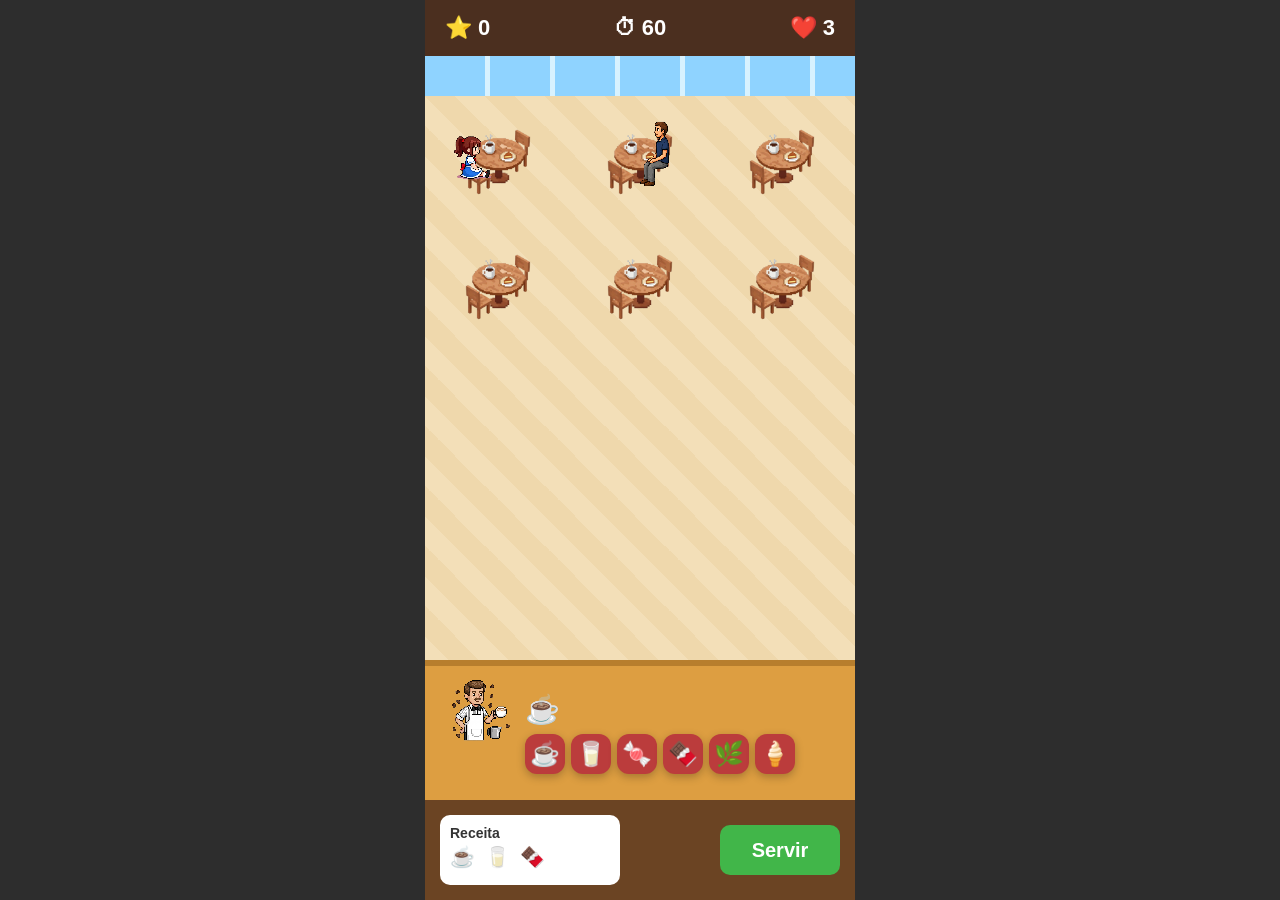
==== index.html @ 24aa97af "Initial commit" ====
<!DOCTYPE html>
<html lang="pt-BR">

<head>
    <meta charset="UTF-8">
    <meta name="viewport" content="width=device-width, initial-scale=1.0">
    <title>Barista Rush</title>

    <link rel="stylesheet" href="css/style.css">
</head>

<body>

    <div class="game">

        <!-- HUD -->
        <header class="hud">

            <div class="score">
                ⭐ 0
            </div>

            <div class="timer">
                ⏱ 60
            </div>

            <div class="life">
                ❤️ 3
            </div>

        </header>

       <!-- Cafeteria -->
        <main class="cafeteria">

            <!-- Janelas -->
            <div class="windows"></div>

            <!-- Salão -->
            <div class="floor">

                <div class="tables">

                    <!-- Mesa 1 -->
                    <div class="table">
                        <img src="img/furniture/mesa.png" class="table-asset" alt="Mesa">
                        <img src="img/characters/criança.png" class="customer pos-left" alt="Cliente">
                    </div>

                    <!-- Mesa 2 -->
                   <div class="table">

                   <img src="img/characters/homem.png"
                   class="customer pos-bottom">

                   <img src="img/furniture/mesa.png"
                     class="table-asset">

                     </div>
                    <!-- Mesa 3 -->
                    <div class="table">
                        <img src="img/furniture/mesa.png" class="table-asset" alt="Mesa">
                        <div class="customer"></div>
                    </div>

                    <!-- Mesa 4 -->
                    <div class="table">
                        <img src="img/furniture/mesa.png" class="table-asset" alt="Mesa">
                        <div class="customer"></div>
                    </div>

                    <!-- Mesa 5 -->
                    <div class="table">
                        <img src="img/furniture/mesa.png" class="table-asset" alt="Mesa">
                        <div class="customer"></div>
                    </div>

                    <!-- Mesa 6 -->
                    <div class="table">
                        <img src="img/furniture/mesa.png" class="table-asset" alt="Mesa">
                        <div class="customer"></div>
                    </div>

                </div>

            </div>

            <!-- Balcão -->
            <div class="counter">
                <!-- Barista -->
                <img src="img/characters/barista.png" alt="Barista" class="barista">

                <!-- Área de preparo -->
                <div class="workstation">
                    <div class="coffee-machine">☕</div>
                    <div class="ingredients">
                        <div class="ingredient">☕</div>
                        <div class="ingredient">🥛</div>
                        <div class="ingredient">🍬</div>
                        <div class="ingredient">🍫</div>
                        <div class="ingredient">🌿</div>
                        <div class="ingredient">🍦</div>
                    </div>
                </div>
            </div>

        </main>
        </main>

        <!-- Rodapé -->
        <footer class="bottom">

            <div class="recipe">

                <h3>Receita</h3>

                <div class="recipe-items">
                    <span>☕</span>
                    <span>🥛</span>
                    <span>🍫</span>
                </div>

            </div>

            <button class="serve">
                Servir
            </button>

        </footer>

    </div>

    <script src="js/script.js"></script>

</body>

</html>
---- css/style.css ----
*{
    margin:0;
    padding:0;
    box-sizing:border-box;
}

body{
    background:#2d2d2d;
    font-family:Arial, Helvetica, sans-serif;
}

/* ===========================
   JOGO
=========================== */

.game{
    width:100%;
    max-width:430px;
    min-height:100vh;
    margin:auto;
    background:#f3deb5;
    display:flex;
    flex-direction:column;
    overflow: hidden;
}

/* ===========================
   HUD
=========================== */

.hud{
    display:flex;
    justify-content:space-between;
    align-items:center;
    background:#4b2f1f;
    color:#fff;
    padding:15px 20px;
    font-size:22px;
    font-weight:bold;
    z-index: 10;
}

/* ===========================
   CAFETERIA
=========================== */

.cafeteria{
    flex:1;
    display:flex;
    flex-direction:column;
}

/* ===========================
   JANELAS
=========================== */

.windows{
    height: 40px;
    background:
    repeating-linear-gradient(
        to right,
        #8fd3ff 0px,
        #8fd3ff 60px,
        #d8f2ff 60px,
        #d8f2ff 65px
    );
}

/* ===========================
   SALÃO
=========================== */

.floor{
    flex:1;
    padding: 20px 10px;
    background: linear-gradient(
        45deg,
        #efd8ac 25%,
        #f3dfb8 25%,
        #f3dfb8 50%,
        #efd8ac 50%,
        #efd8ac 75%,
        #f3dfb8 75%
    );
    background-size:60px 60px;
}

.tables{
    display:grid;
    grid-template-columns:repeat(3, 1fr);
    gap: 35px 15px;
    justify-items:center;
}

/* Container de cada Mesa */
.table{
    position: relative;
    width: 90px;
    height: 90px;
    overflow: hidden;
}

.table-asset{
    position:absolute;
    width:80px;

    left:50%;
    top:50%;

    transform:translate(-50%,-50%);
    z-index:2;
}
/* ===========================
   CLIENTES
=========================== */

.customer{
    position:absolute;
    width: 50px;
    height: auto;
    image-rendering:pixelated;
    display: flex;
    justify-content: center;
    align-items: center;
    font-size: 40px; /* Caso use emojis */
}

.customer.pos-left {
    left: -6px;
    top: 46%;
    transform: translateY(-50%);
    z-index: 3;
}
.customer.right{
    right: -25px;
    top: 50%;
    transform: translateY(-50%);
    z-index: 3;
}

.customer.top{
    top: -25px;
    left: 50%;
    transform: translateX(-50%);
    z-index: 1; /* Atrás da mesa */
}

.customer.pos-bottom{
    z-index:3;
}

.customer.pos-bottom{
    position:absolute;

    width:45px;

    left:65%;
    top:5px;

    transform:translateX(-41%);
}

/* ===========================
   BALCÃO
=========================== */

.counter{
    background:#dd9e41;
    display:flex;
    align-items:center;
    gap:10px;
    padding:15px;
    height:140px;
    border-top:6px solid #b77e2d;
}

/* ===========================
   BARISTA
=========================== */

.barista{
    width:75px;
    position:relative;
    top:-25px;
    height:auto;
    image-rendering:pixelated;
    flex-shrink:0;
    z-index: 4;
}

/* ===========================
   ESTAÇÃO DE PREPARO
=========================== */

.workstation{
    display:flex;
    flex-direction:column;
    gap:8px;
    width:100%;
}

.coffee-machine{
    font-size:28px;
}

.ingredients{
    display:flex;
    gap:6px;
    flex-wrap:nowrap;
}

.ingredient{
    width:40px;
    height:40px;
    background:#bb3c3c;
    border-radius:12px;
    display:flex;
    justify-content:center;
    align-items:center;
    font-size:24px;
    box-shadow:0 3px 8px rgba(0,0,0,.25);
}

/* ===========================
   RODAPÉ
=========================== */

.bottom{
    background:#6b4423;
    padding:15px;
    display:flex;
    justify-content:space-between;
    align-items:center;
}

.recipe{
    background:#fff;
    color:#333;
    padding:10px;
    border-radius:10px;
    width:180px;
    height:70px;
}

.recipe h3{
    font-size:14px;
    margin-bottom:4px;
}

.recipe-items{
    display:flex;
    gap:10px;
    font-size:20px;
}

.serve{
    width:120px;
    height:50px;
    border:none;
    border-radius:10px;
    background:#41b649;
    color:#fff;
    font-size:20px;
    font-weight:bold;
    cursor:pointer;
    transition:.2s;
}

.serve:hover{
    background:#35963c;
}

/* ===========================
   RESPONSIVIDADE (Telas Pequenas)
=========================== */

@media (max-width:430px){
    .tables{
        grid-template-columns:repeat(2,1fr);
        gap: 25px 10px;
    }

    .counter{
        height: auto;
        flex-direction: row;
        padding: 10px;
    }

    .barista{
        width: 60px;
        top: -15px;
    }

    .ingredient{
        width: 35px;
        height: 35px;
        font-size: 20px;
    }
}
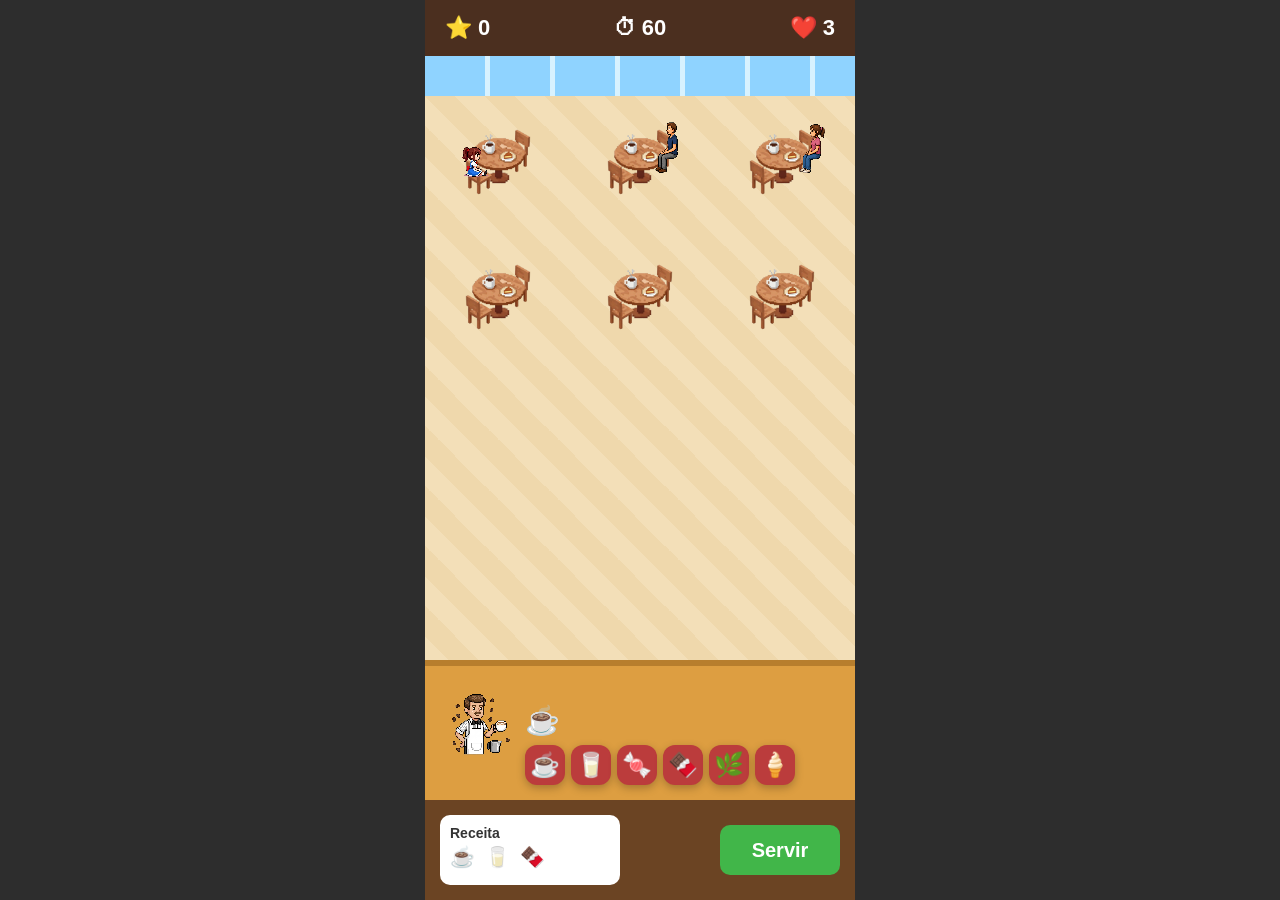
==== commit dc48dd29: "Atualiza assets e interface do jogo" ====
--- a/index.html
+++ b/index.html
@@ -39,46 +39,53 @@
             <!-- Salão -->
             <div class="floor">
 
+                <div class="arrival-guest" aria-hidden="true">
+                    <img src="img/characters/homemempe.png" alt="Cliente chegando">
+                </div>
+
                 <div class="tables">
 
                     <!-- Mesa 1 -->
                     <div class="table">
                         <img src="img/furniture/mesa.png" class="table-asset" alt="Mesa">
-                        <img src="img/characters/criança.png" class="customer pos-left" alt="Cliente">
+                        <div class="chair chair-left">
+                            <img src="img/characters/criança.png" class="customer" alt="Cliente">
+                        </div>
                     </div>
 
                     <!-- Mesa 2 -->
-                   <div class="table">
-
-                   <img src="img/characters/homem.png"
-                   class="customer pos-bottom">
-
-                   <img src="img/furniture/mesa.png"
-                     class="table-asset">
-
-                     </div>
-                    <!-- Mesa 3 -->
                     <div class="table">
                         <img src="img/furniture/mesa.png" class="table-asset" alt="Mesa">
-                        <div class="customer"></div>
+                        <div class="chair chair-bottom">
+                            <img src="img/characters/homem.png" class="customer" alt="Cliente">
+                        </div>
+                    </div>
+
+                    <!-- Mesa 3 -->
+                    <div class="table table-3">
+                        <img src="img/furniture/mesa.png" class="table-asset" alt="Mesa">
+                        <div class="chair chair-right">
+                            <img src="img/characters/mulher.png" class="customer" alt="Cliente">
+                        </div>
                     </div>
 
                     <!-- Mesa 4 -->
                     <div class="table">
                         <img src="img/furniture/mesa.png" class="table-asset" alt="Mesa">
-                        <div class="customer"></div>
+                        <div class="chair chair-left"></div>
                     </div>
 
                     <!-- Mesa 5 -->
                     <div class="table">
                         <img src="img/furniture/mesa.png" class="table-asset" alt="Mesa">
-                        <div class="customer"></div>
+                        <div class="chair chair-bottom"></div>
                     </div>
 
                     <!-- Mesa 6 -->
                     <div class="table">
                         <img src="img/furniture/mesa.png" class="table-asset" alt="Mesa">
-                        <div class="customer"></div>
+                        <div class="chair chair-right">
+                        </div>
                     </div>
 
                 </div>
@@ -89,7 +96,7 @@
             <div class="counter">
                 <!-- Barista -->
                 <img src="img/characters/barista.png" alt="Barista" class="barista">
-
+                <img src="img/characters/criançaempe.png" alt="Cliente pegando café" class="customer-pickup">
                 <!-- Área de preparo -->
                 <div class="workstation">
                     <div class="coffee-machine">☕</div>
--- a/css/style.css
+++ b/css/style.css
@@ -1,26 +1,26 @@
-*{
-    margin:0;
-    padding:0;
-    box-sizing:border-box;
-}
-
-body{
-    background:#2d2d2d;
-    font-family:Arial, Helvetica, sans-serif;
+* {
+    margin: 0;
+    padding: 0;
+    box-sizing: border-box;
+}
+
+body {
+    background: #2d2d2d;
+    font-family: Arial, Helvetica, sans-serif;
 }
 
 /* ===========================
    JOGO
 =========================== */
 
-.game{
-    width:100%;
-    max-width:430px;
-    min-height:100vh;
-    margin:auto;
-    background:#f3deb5;
-    display:flex;
-    flex-direction:column;
+.game {
+    width: 100%;
+    max-width: 430px;
+    min-height: 100vh;
+    margin: auto;
+    background: #f3deb5;
+    display: flex;
+    flex-direction: column;
     overflow: hidden;
 }
 
@@ -28,15 +28,15 @@
    HUD
 =========================== */
 
-.hud{
-    display:flex;
-    justify-content:space-between;
-    align-items:center;
-    background:#4b2f1f;
-    color:#fff;
-    padding:15px 20px;
-    font-size:22px;
-    font-weight:bold;
+.hud {
+    display: flex;
+    justify-content: space-between;
+    align-items: center;
+    background: #4b2f1f;
+    color: #fff;
+    padding: 15px 20px;
+    font-size: 22px;
+    font-weight: bold;
     z-index: 10;
 }
 
@@ -44,20 +44,19 @@
    CAFETERIA
 =========================== */
 
-.cafeteria{
-    flex:1;
-    display:flex;
-    flex-direction:column;
+.cafeteria {
+    flex: 1;
+    display: flex;
+    flex-direction: column;
 }
 
 /* ===========================
    JANELAS
 =========================== */
 
-.windows{
+.windows {
     height: 40px;
-    background:
-    repeating-linear-gradient(
+    background: repeating-linear-gradient(
         to right,
         #8fd3ff 0px,
         #8fd3ff 60px,
@@ -69,10 +68,15 @@
 /* ===========================
    SALÃO
 =========================== */
-
-.floor{
-    flex:1;
+/* ===========================
+   SALÃO
+=========================== */
+
+.floor {
+    flex: 1;
     padding: 20px 10px;
+    position: relative;
+    overflow: hidden;
     background: linear-gradient(
         45deg,
         #efd8ac 25%,
@@ -82,218 +86,289 @@
         #efd8ac 75%,
         #f3dfb8 75%
     );
-    background-size:60px 60px;
-}
-
-.tables{
-    display:grid;
-    grid-template-columns:repeat(3, 1fr);
-    gap: 35px 15px;
-    justify-items:center;
+    background-size: 60px 60px;
+}
+
+.arrival-guest {
+    position: absolute;
+    left: -70px;
+    bottom: 24px;
+    width: 56px;
+    z-index: 5;
+    opacity: 0;
+    pointer-events: none;
+    will-change: transform, opacity;
+}
+
+.arrival-guest img {
+    width: 100%;
+    height: auto;
+    display: block;
+    image-rendering: pixelated;
+}
+
+.arrival-guest.is-active {
+    animation: arrival-walk 2.8s ease-in-out forwards;
+}
+
+.arrival-guest.is-seated {
+    opacity: 1;
+    animation: none;
+    transform: none;
+    width: 35px;
+    z-index: 4;
+}
+
+@keyframes arrival-walk {
+    0% {
+        opacity: 0;
+        transform: translateX(0);
+    }
+    12% {
+        opacity: 1;
+    }
+    100% {
+        opacity: 1;
+        transform: translateX(190px);
+    }
+}
+
+.tables {
+    display: grid;
+    grid-template-columns: repeat(3, 1fr);
+    gap: 45px 15px; /* Espaço para as cabeças e pés não cortarem */
+    justify-items: center;
 }
 
 /* Container de cada Mesa */
-.table{
+.table {
     position: relative;
     width: 90px;
     height: 90px;
-    overflow: hidden;
-}
-
-.table-asset{
-    position:absolute;
-    width:80px;
-
-    left:50%;
-    top:50%;
-
-    transform:translate(-50%,-50%);
-    z-index:2;
-}
-/* ===========================
-   CLIENTES
-=========================== */
-
-.customer{
-    position:absolute;
-    width: 50px;
+    overflow: visible;
+}
+
+.table-asset {
+    position: absolute;
+    width: 80px;
+    left: 50%;
+    top: 50%;
+    transform: translate(-50%, -50%);
+    z-index: 2; /* Fica no meio entre os clientes da frente e de trás */
+}
+
+/* Configuração base comum para todos os clientes */
+.table img.customer {
+    width: 35px;
     height: auto;
-    image-rendering:pixelated;
+    display: block;
+    image-rendering: pixelated;
+    position: absolute;
+}
+
+/* ==========================================================
+   ALINHAMENTO ESPECÍFICO DOS PERSONAGENS (POR MESA)
+========================================================== */
+
+/* ==========================================================
+   ALINHAMENTO ESPECÍFICO DOS PERSONAGENS (POR MESA) - FINAL
+========================================================== */
+
+/* MESA 1 (Esquerda) - Menina de azul na cadeira da frente */
+.table:nth-child(1) img.customer {
+    left: 4px;   /* Aumentado (ex: de -6px para 4px) para movê-la para a direita, colando no encosto */
+    top: 28px;   /* Diminuído (ex: de 32px para 14px) para subi-la até o assento de madeira */
+    z-index: 3;  /* Mantém à frente da mesa */
+}
+
+/* MESA 2 (Meio) - Homem de azul na cadeira da frente */
+.table:nth-child(2) img.customer {
+    right: -1px; /* Mudado de left para right */
+    top: 6px;    /* Sobe o boneco para o assento de trás */
+    z-index: 4;   /* Fica atrás da mesa para dar profundidade */
+}
+/* MESA 3 (Direita) - Menina de rosa na cadeira de trás */
+/* Mantida a posição que já deu certo! */
+.table:nth-child(3) img.customer {
+    right: -1px;
+    top: 6px;   
+    z-index: 4;  /* Mantém atrás da mesa para dar profundidade */
+}
+/* ===========================
+   BALCÃO
+=========================== */
+
+.counter {
+    background: #dd9e41;
+    display: flex;
+    align-items: center;
+    gap: 10px;
+    padding: 15px;
+    height: 140px;
+    border-top: 6px solid #b77e2d;
+}
+
+/* ===========================
+   BARISTA
+=========================== */
+
+.counter {
+    background: #dd9e41;
+    display: flex;
+    align-items: flex-end;
+    gap: 10px;
+    padding: 15px;
+    height: 140px;
+    border-top: 6px solid #b77e2d;
+    position: relative;
+    overflow: visible;
+}
+
+.barista {
+    width: 75px;
+    position: relative;
+    top: -25px;
+    height: auto;
+    image-rendering: pixelated;
+    flex-shrink: 0;
+    z-index: 7;
+}
+
+.workstation {
+    display: flex;
+    flex-direction: column;
+    gap: 8px;
+    width: 100%;
+    position: relative;
+    z-index: 6;
+}
+
+.customer-pickup {
+    position: absolute;
+    left: 100px;
+    top: -64px;
+    width: 60px;
+    height: auto;
+    image-rendering: pixelated;
+    opacity: 0;
+    transform: translateY(8px) scale(0.95);
+    transition: all .25s ease;
+    pointer-events: none;
+    z-index: 2;
+}
+
+.customer-pickup.active {
+    opacity: 1;
+    transform: translateY(0) scale(1);
+}
+
+/* ===========================
+   ESTAÇÃO DE PREPARO
+=========================== */
+
+.workstation {
+    display: flex;
+    flex-direction: column;
+    gap: 8px;
+    width: 100%;
+}
+
+.coffee-machine {
+    font-size: 28px;
+}
+
+.ingredients {
+    display: flex;
+    gap: 6px;
+    flex-wrap: nowrap;
+}
+
+.ingredient {
+    width: 40px;
+    height: 40px;
+    background: #bb3c3c;
+    border-radius: 12px;
     display: flex;
     justify-content: center;
     align-items: center;
-    font-size: 40px; /* Caso use emojis */
-}
-
-.customer.pos-left {
-    left: -6px;
-    top: 46%;
-    transform: translateY(-50%);
-    z-index: 3;
-}
-.customer.right{
-    right: -25px;
-    top: 50%;
-    transform: translateY(-50%);
-    z-index: 3;
-}
-
-.customer.top{
-    top: -25px;
-    left: 50%;
-    transform: translateX(-50%);
-    z-index: 1; /* Atrás da mesa */
-}
-
-.customer.pos-bottom{
-    z-index:3;
-}
-
-.customer.pos-bottom{
-    position:absolute;
-
-    width:45px;
-
-    left:65%;
-    top:5px;
-
-    transform:translateX(-41%);
-}
-
-/* ===========================
-   BALCÃO
-=========================== */
-
-.counter{
-    background:#dd9e41;
-    display:flex;
-    align-items:center;
-    gap:10px;
-    padding:15px;
-    height:140px;
-    border-top:6px solid #b77e2d;
-}
-
-/* ===========================
-   BARISTA
-=========================== */
-
-.barista{
-    width:75px;
-    position:relative;
-    top:-25px;
-    height:auto;
-    image-rendering:pixelated;
-    flex-shrink:0;
-    z-index: 4;
-}
-
-/* ===========================
-   ESTAÇÃO DE PREPARO
-=========================== */
-
-.workstation{
-    display:flex;
-    flex-direction:column;
-    gap:8px;
-    width:100%;
-}
-
-.coffee-machine{
-    font-size:28px;
-}
-
-.ingredients{
-    display:flex;
-    gap:6px;
-    flex-wrap:nowrap;
-}
-
-.ingredient{
-    width:40px;
-    height:40px;
-    background:#bb3c3c;
-    border-radius:12px;
-    display:flex;
-    justify-content:center;
-    align-items:center;
-    font-size:24px;
-    box-shadow:0 3px 8px rgba(0,0,0,.25);
+    font-size: 24px;
+    box-shadow: 0 3px 8px rgba(0, 0, 0, .25);
 }
 
 /* ===========================
    RODAPÉ
 =========================== */
 
-.bottom{
-    background:#6b4423;
-    padding:15px;
-    display:flex;
-    justify-content:space-between;
-    align-items:center;
-}
-
-.recipe{
-    background:#fff;
-    color:#333;
-    padding:10px;
-    border-radius:10px;
-    width:180px;
-    height:70px;
-}
-
-.recipe h3{
-    font-size:14px;
-    margin-bottom:4px;
-}
-
-.recipe-items{
-    display:flex;
-    gap:10px;
-    font-size:20px;
-}
-
-.serve{
-    width:120px;
-    height:50px;
-    border:none;
-    border-radius:10px;
-    background:#41b649;
-    color:#fff;
-    font-size:20px;
-    font-weight:bold;
-    cursor:pointer;
-    transition:.2s;
-}
-
-.serve:hover{
-    background:#35963c;
+.bottom {
+    background: #6b4423;
+    padding: 15px;
+    display: flex;
+    justify-content: space-between;
+    align-items: center;
+}
+
+.recipe {
+    background: #fff;
+    color: #333;
+    padding: 10px;
+    border-radius: 10px;
+    width: 180px;
+    height: 70px;
+}
+
+.recipe h3 {
+    font-size: 14px;
+    margin-bottom: 4px;
+}
+
+.recipe-items {
+    display: flex;
+    gap: 10px;
+    font-size: 20px;
+}
+
+.serve {
+    width: 120px;
+    height: 50px;
+    border: none;
+    border-radius: 10px;
+    background: #41b649;
+    color: #fff;
+    font-size: 20px;
+    font-weight: bold;
+    cursor: pointer;
+    transition: .2s;
+}
+
+.serve:hover {
+    background: #35963c;
 }
 
 /* ===========================
    RESPONSIVIDADE (Telas Pequenas)
 =========================== */
 
-@media (max-width:430px){
-    .tables{
-        grid-template-columns:repeat(2,1fr);
+@media (max-width: 430px) {
+    .tables {
+        grid-template-columns: repeat(2, 1fr);
         gap: 25px 10px;
     }
 
-    .counter{
+    .counter {
         height: auto;
         flex-direction: row;
         padding: 10px;
     }
 
-    .barista{
+    .barista {
         width: 60px;
         top: -15px;
     }
 
-    .ingredient{
+    .ingredient {
         width: 35px;
         height: 35px;
         font-size: 20px;
     }
+
 }
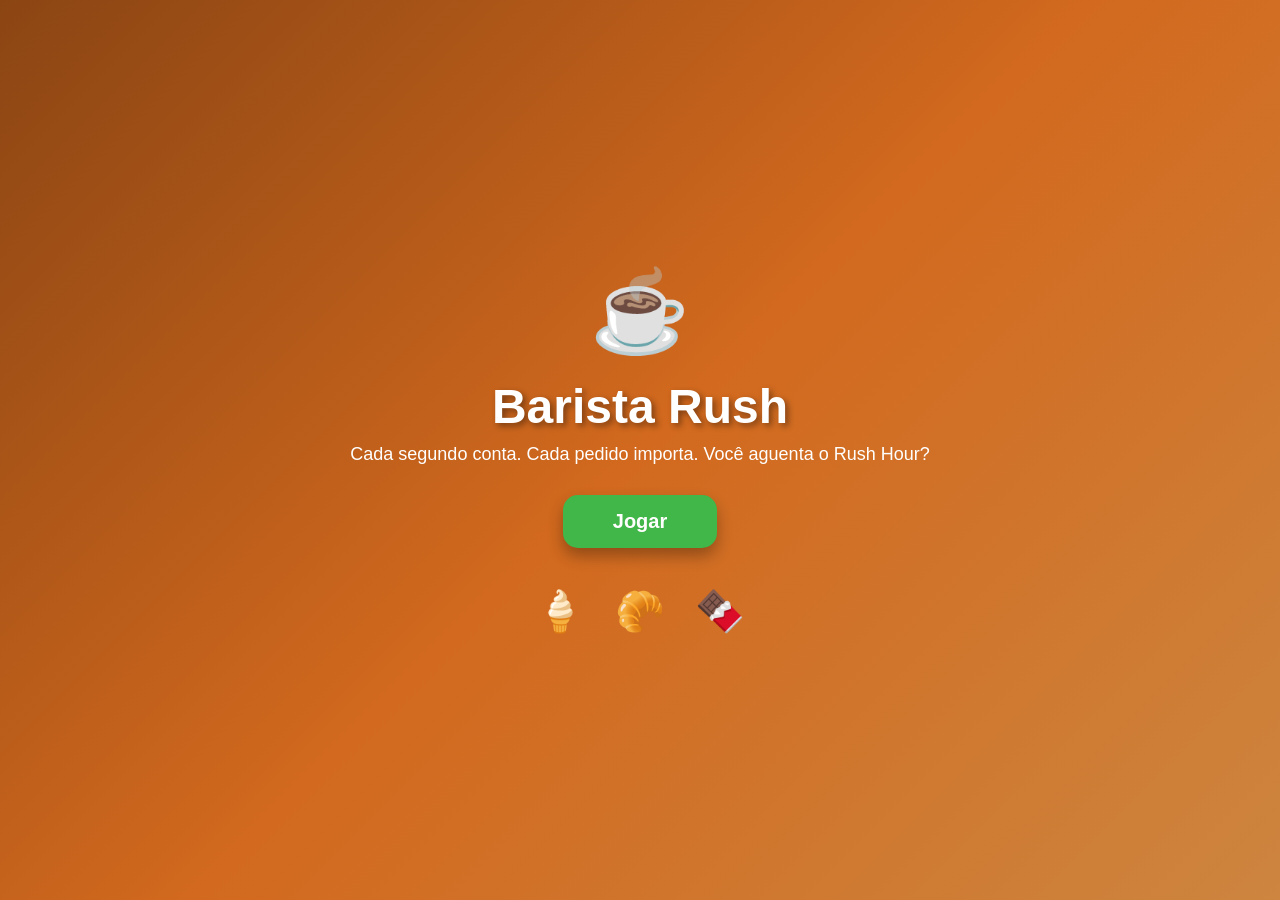
==== commit 46d1c7d8: "Adicionar tela de abertura (splash screen) com animações" ====
--- a/index.html
+++ b/index.html
@@ -10,6 +10,21 @@
 </head>
 
 <body>
+
+    <!-- TELA DE ABERTURA -->
+    <div class="splash-screen active">
+        <div class="splash-content">
+            <div class="splash-icon">☕</div>
+            <h1 class="splash-title">Barista Rush</h1>
+            <p class="splash-subtitle">Cada segundo conta. Cada pedido importa. Você aguenta o Rush Hour?</p>
+            <button class="splash-button" id="startBtn"> Jogar</button>
+            <div class="splash-decorations">
+                <span class="decoration">🍦</span>
+                <span class="decoration">🥐</span>
+                <span class="decoration">🍫</span>
+            </div>
+        </div>
+    </div>
 
     <div class="game">
 
@@ -72,7 +87,9 @@
                     <!-- Mesa 4 -->
                     <div class="table">
                         <img src="img/furniture/mesa.png" class="table-asset" alt="Mesa">
-                        <div class="chair chair-left"></div>
+                        <div class="chair chair-left">
+                            <img src="img/characters/idoso.png" class="customer" alt="Cliente">
+                        </div>
                     </div>
 
                     <!-- Mesa 5 -->
--- a/css/style.css
+++ b/css/style.css
@@ -7,6 +7,175 @@
 body {
     background: #2d2d2d;
     font-family: Arial, Helvetica, sans-serif;
+}
+
+/* ===========================
+   TELA DE ABERTURA (SPLASH)
+=========================== */
+
+.splash-screen {
+    position: fixed;
+    top: 0;
+    left: 0;
+    width: 100%;
+    height: 100%;
+    background: linear-gradient(135deg, #8B4513 0%, #D2691E 50%, #CD853F 100%);
+    display: flex;
+    justify-content: center;
+    align-items: center;
+    z-index: 9999;
+    opacity: 1;
+    visibility: visible;
+    transition: opacity 0.5s ease, visibility 0.5s ease;
+}
+
+.splash-screen.hidden {
+    opacity: 0;
+    visibility: hidden;
+}
+
+.splash-content {
+    text-align: center;
+    color: white;
+    animation: fadeInDown 0.8s ease-out;
+}
+
+.splash-icon {
+    font-size: 80px;
+    margin-bottom: 20px;
+    animation: bounce 2s infinite;
+}
+
+.splash-title {
+    font-size: 48px;
+    font-weight: bold;
+    margin-bottom: 10px;
+    text-shadow: 3px 3px 6px rgba(0, 0, 0, 0.4);
+    animation: slideInLeft 0.6s ease-out 0.2s both;
+}
+
+.splash-subtitle {
+    font-size: 18px;
+    margin-bottom: 30px;
+    opacity: 0.95;
+    animation: slideInRight 0.6s ease-out 0.4s both;
+}
+
+.splash-button {
+    background: #41b649;
+    color: white;
+    border: none;
+    padding: 15px 50px;
+    font-size: 20px;
+    font-weight: bold;
+    border-radius: 15px;
+    cursor: pointer;
+    transition: all 0.3s ease;
+    box-shadow: 0 8px 15px rgba(0, 0, 0, 0.3);
+    animation: slideUp 0.6s ease-out 0.6s both;
+}
+
+.splash-button:hover {
+    background: #35963c;
+    transform: translateY(-3px);
+    box-shadow: 0 12px 20px rgba(0, 0, 0, 0.4);
+}
+
+.splash-button:active {
+    transform: translateY(-1px);
+}
+
+.splash-decorations {
+    margin-top: 40px;
+    display: flex;
+    justify-content: center;
+    gap: 30px;
+    font-size: 40px;
+    animation: fadeIn 1s ease-out 0.8s both;
+}
+
+.decoration {
+    animation: float 3s ease-in-out infinite;
+}
+
+.decoration:nth-child(2) {
+    animation: float 3s ease-in-out 0.5s infinite;
+}
+
+.decoration:nth-child(3) {
+    animation: float 3s ease-in-out 1s infinite;
+}
+
+/* Animações da Splash Screen */
+@keyframes fadeInDown {
+    from {
+        opacity: 0;
+        transform: translateY(-30px);
+    }
+    to {
+        opacity: 1;
+        transform: translateY(0);
+    }
+}
+
+@keyframes slideInLeft {
+    from {
+        opacity: 0;
+        transform: translateX(-50px);
+    }
+    to {
+        opacity: 1;
+        transform: translateX(0);
+    }
+}
+
+@keyframes slideInRight {
+    from {
+        opacity: 0;
+        transform: translateX(50px);
+    }
+    to {
+        opacity: 1;
+        transform: translateX(0);
+    }
+}
+
+@keyframes slideUp {
+    from {
+        opacity: 0;
+        transform: translateY(30px);
+    }
+    to {
+        opacity: 1;
+        transform: translateY(0);
+    }
+}
+
+@keyframes bounce {
+    0%, 100% {
+        transform: translateY(0);
+    }
+    50% {
+        transform: translateY(-20px);
+    }
+}
+
+@keyframes float {
+    0%, 100% {
+        transform: translateY(0px);
+    }
+    50% {
+        transform: translateY(-15px);
+    }
+}
+
+@keyframes fadeIn {
+    from {
+        opacity: 0;
+    }
+    to {
+        opacity: 1;
+    }
 }
 
 /* ===========================
@@ -77,16 +246,11 @@
     padding: 20px 10px;
     position: relative;
     overflow: hidden;
-    background: linear-gradient(
-        45deg,
-        #efd8ac 25%,
-        #f3dfb8 25%,
-        #f3dfb8 50%,
-        #efd8ac 50%,
-        #efd8ac 75%,
-        #f3dfb8 75%
-    );
-    background-size: 60px 60px;
+    background-color: #d8a85e;
+    background-image: url("../img/characters/piso.png");
+    background-repeat: repeat;
+    background-position: top left;
+    background-size: 80px 80px;
 }
 
 .arrival-guest {
@@ -129,7 +293,7 @@
     }
     100% {
         opacity: 1;
-        transform: translateX(190px);
+        transform: translateX(240px);
     }
 }
 
@@ -193,7 +357,17 @@
     right: -1px;
     top: 6px;   
     z-index: 4;  /* Mantém atrás da mesa para dar profundidade */
-}
+
+}
+/* MESA 4 (idoso) */
+.table:nth-child(4) img.customer {
+    right: -1px;
+    top: 6px;   
+    z-index: 4;  /* Mantém atrás da mesa para dar profundidade */
+}
+
+
+
 /* ===========================
    BALCÃO
 =========================== */
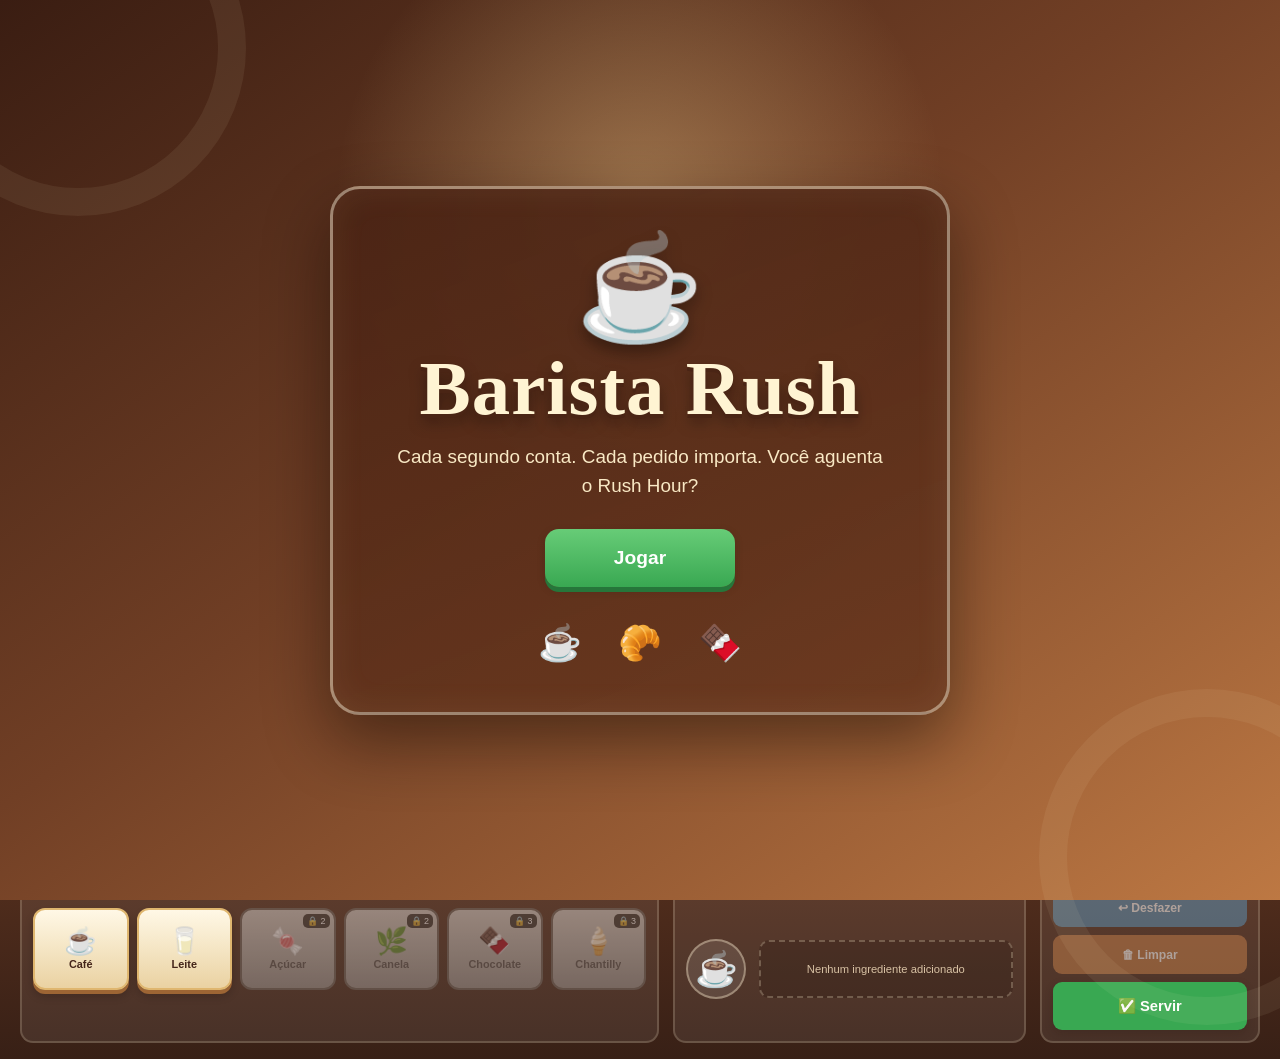
==== commit 898a3f8f: "Integrando Back-end" ====
--- a/index.html
+++ b/index.html
@@ -3,158 +3,1411 @@
 
 <head>
     <meta charset="UTF-8">
-    <meta name="viewport" content="width=device-width, initial-scale=1.0">
+
+    <meta
+        name="viewport"
+        content="width=device-width, initial-scale=1.0"
+    >
+
+    <meta
+        name="description"
+        content="Barista Rush, um jogo de gerenciamento de cafeteria."
+    >
+
     <title>Barista Rush</title>
 
     <link rel="stylesheet" href="css/style.css">
+
+    <script src="js/script.js" defer></script>
 </head>
 
 <body>
 
-    <!-- TELA DE ABERTURA -->
-    <div class="splash-screen active">
-        <div class="splash-content">
-            <div class="splash-icon">☕</div>
-            <h1 class="splash-title">Barista Rush</h1>
-            <p class="splash-subtitle">Cada segundo conta. Cada pedido importa. Você aguenta o Rush Hour?</p>
-            <button class="splash-button" id="startBtn"> Jogar</button>
-            <div class="splash-decorations">
-                <span class="decoration">🍦</span>
-                <span class="decoration">🥐</span>
-                <span class="decoration">🍫</span>
-            </div>
+    <!-- =====================================================
+         TELA DE ABERTURA
+    ====================================================== -->
+    <section
+        class="splash-screen"
+        id="splashScreen"
+        aria-labelledby="splashTitle"
+    >
+        <div class="splash-card">
+
+            <div class="splash-icon" aria-hidden="true">
+                ☕
+            </div>
+
+            <h1 id="splashTitle">
+                Barista Rush
+            </h1>
+
+            <p class="splash-subtitle">
+                Cada segundo conta. Cada pedido importa.
+                Você aguenta o Rush Hour?
+            </p>
+
+            <button
+                class="primary-button splash-button"
+                id="startBtn"
+                type="button"
+            >
+                Jogar
+            </button>
+
+            <div
+                class="splash-decorations"
+                aria-hidden="true"
+            >
+                <span>☕</span>
+                <span>🥐</span>
+                <span>🍫</span>
+            </div>
+
         </div>
+    </section>
+
+
+    <!-- =====================================================
+         APLICAÇÃO PRINCIPAL
+    ====================================================== -->
+    <div class="game-app" id="gameApp">
+
+        <!-- =================================================
+             HUD
+        ================================================== -->
+        <header class="hud">
+
+            <div class="hud-group hud-progress">
+
+                <div class="hud-item">
+                    <span class="hud-label">Dia</span>
+
+                    <strong id="dayValue">
+                        1
+                    </strong>
+                </div>
+
+                <div class="hud-item">
+                    <span class="hud-label">Nível</span>
+
+                    <strong id="levelValue">
+                        1
+                    </strong>
+                </div>
+
+                <div class="hud-item hud-item-score">
+                    <span class="hud-label">Pontos</span>
+
+                    <strong id="scoreValue">
+                        0
+                    </strong>
+                </div>
+
+                <div class="hud-item hud-item-coins">
+                    <span class="hud-label">Moedas</span>
+
+                    <strong>
+                        🪙
+                        <span id="coinsValue">0</span>
+                    </strong>
+                </div>
+
+            </div>
+
+
+            <div class="hud-satisfaction">
+
+                <div class="satisfaction-header">
+
+                    <span class="hud-label">
+                        Satisfação
+                    </span>
+
+                    <strong id="satisfactionValue">
+                        100%
+                    </strong>
+
+                </div>
+
+                <div
+                    class="satisfaction-track"
+                    role="progressbar"
+                    aria-label="Satisfação da cafeteria"
+                    aria-valuemin="0"
+                    aria-valuemax="100"
+                    aria-valuenow="100"
+                    id="satisfactionTrack"
+                >
+                    <div
+                        class="satisfaction-fill"
+                        id="satisfactionFill"
+                    ></div>
+                </div>
+
+            </div>
+
+
+            <div class="hud-actions">
+
+                <div class="day-timer">
+                    <span aria-hidden="true">⏱</span>
+
+                    <strong id="dayTimerValue">
+                        02:00
+                    </strong>
+                </div>
+
+                <button
+                    class="hud-button"
+                    id="shopBtn"
+                    type="button"
+                    aria-label="Abrir loja"
+                >
+                    🛒 Loja
+                </button>
+
+                <button
+                    class="hud-button"
+                    id="pauseBtn"
+                    type="button"
+                    aria-label="Pausar jogo"
+                >
+                    ⏸ Pausar
+                </button>
+
+            </div>
+
+        </header>
+
+
+        <!-- =================================================
+             CONTEÚDO PRINCIPAL
+        ================================================== -->
+        <main class="game-main">
+
+            <!-- =============================================
+                 PAINEL DA FILA
+            ============================================== -->
+            <aside
+                class="queue-panel"
+                aria-labelledby="queueTitle"
+            >
+                <div class="panel-title">
+
+                    <div>
+                        <span class="panel-icon" aria-hidden="true">
+                            🚶
+                        </span>
+
+                        <h2 id="queueTitle">
+                            Fila
+                        </h2>
+                    </div>
+
+                    <span
+                        class="queue-counter"
+                        id="queueCounter"
+                    >
+                        0/3
+                    </span>
+
+                </div>
+
+                <p class="queue-description">
+                    Clientes esperando por uma mesa.
+                </p>
+
+                <div
+                    class="queue-list"
+                    id="queueList"
+                >
+
+                    <div
+                        class="queue-slot"
+                        data-queue-position="0"
+                    >
+                        <span class="queue-empty">
+                            Vazio
+                        </span>
+                    </div>
+
+                    <div
+                        class="queue-slot"
+                        data-queue-position="1"
+                    >
+                        <span class="queue-empty">
+                            Vazio
+                        </span>
+                    </div>
+
+                    <div
+                        class="queue-slot"
+                        data-queue-position="2"
+                    >
+                        <span class="queue-empty">
+                            Vazio
+                        </span>
+                    </div>
+
+                </div>
+
+                <div class="queue-warning" id="queueWarning">
+                    A fila está tranquila.
+                </div>
+
+            </aside>
+
+
+            <!-- =============================================
+                 CAFETERIA
+            ============================================== -->
+            <section
+                class="cafeteria"
+                aria-label="Salão da cafeteria"
+            >
+
+                <div class="cafeteria-window">
+
+                    <div class="window-panel"></div>
+                    <div class="window-panel"></div>
+                    <div class="window-panel"></div>
+                    <div class="window-panel"></div>
+
+                </div>
+
+
+                <!-- =========================================
+                     PISO E MESAS
+                ========================================== -->
+                <div class="cafeteria-floor" id="cafeFloor">
+
+                    <!-- Camada para animação de personagens -->
+                    <div
+                        class="movement-layer"
+                        id="movementLayer"
+                        aria-hidden="true"
+                    ></div>
+
+                    <!-- Camada para as sujeiras -->
+                    <div
+                        class="dirt-layer"
+                        id="dirtLayer"
+                        aria-label="Sujeiras no chão"
+                    ></div>
+
+
+                    <div class="tables-grid" id="tablesGrid">
+
+                        <!-- ===============================
+                             MESA 1 — DESBLOQUEADA
+                        ================================ -->
+                        <article
+                            class="table-slot is-unlocked"
+                            data-table-id="1"
+                            data-table-state="empty"
+                            tabindex="0"
+                            role="button"
+                            aria-label="Mesa 1, disponível"
+                        >
+
+                            <div class="table-number">
+                                Mesa 1
+                            </div>
+
+                            <div class="order-bubble is-hidden">
+
+                                <strong class="order-recipe-name">
+                                    Pedido
+                                </strong>
+
+                                <div class="order-ingredients"></div>
+
+                                <span class="order-time-hint">
+                                    Pontuação total por 10 segundos
+                                </span>
+
+                            </div>
+
+                            <div class="customer-layer"></div>
+
+                            <img
+                                src="img/furniture/mesa.png"
+                                class="table-image"
+                                alt="Mesa redonda da cafeteria"
+                            >
+
+                            <div class="customer-patience is-hidden">
+
+                                <div class="patience-track">
+                                    <div class="patience-fill"></div>
+                                </div>
+
+                                <span class="patience-value">
+                                    100%
+                                </span>
+
+                            </div>
+
+                            <div class="table-status">
+                                Disponível
+                            </div>
+
+                        </article>
+
+
+                        <!-- ===============================
+                             MESA 2 — DESBLOQUEADA
+                        ================================ -->
+                        <article
+                            class="table-slot is-unlocked"
+                            data-table-id="2"
+                            data-table-state="empty"
+                            tabindex="0"
+                            role="button"
+                            aria-label="Mesa 2, disponível"
+                        >
+
+                            <div class="table-number">
+                                Mesa 2
+                            </div>
+
+                            <div class="order-bubble is-hidden">
+
+                                <strong class="order-recipe-name">
+                                    Pedido
+                                </strong>
+
+                                <div class="order-ingredients"></div>
+
+                                <span class="order-time-hint">
+                                    Pontuação total por 10 segundos
+                                </span>
+
+                            </div>
+
+                            <div class="customer-layer"></div>
+
+                            <img
+                                src="img/furniture/mesa.png"
+                                class="table-image"
+                                alt="Mesa redonda da cafeteria"
+                            >
+
+                            <div class="customer-patience is-hidden">
+
+                                <div class="patience-track">
+                                    <div class="patience-fill"></div>
+                                </div>
+
+                                <span class="patience-value">
+                                    100%
+                                </span>
+
+                            </div>
+
+                            <div class="table-status">
+                                Disponível
+                            </div>
+
+                        </article>
+
+
+                        <!-- ===============================
+                             MESA 3 — DESBLOQUEADA
+                        ================================ -->
+                        <article
+                            class="table-slot is-unlocked"
+                            data-table-id="3"
+                            data-table-state="empty"
+                            tabindex="0"
+                            role="button"
+                            aria-label="Mesa 3, disponível"
+                        >
+
+                            <div class="table-number">
+                                Mesa 3
+                            </div>
+
+                            <div class="order-bubble is-hidden">
+
+                                <strong class="order-recipe-name">
+                                    Pedido
+                                </strong>
+
+                                <div class="order-ingredients"></div>
+
+                                <span class="order-time-hint">
+                                    Pontuação total por 10 segundos
+                                </span>
+
+                            </div>
+
+                            <div class="customer-layer"></div>
+
+                            <img
+                                src="img/furniture/mesa.png"
+                                class="table-image"
+                                alt="Mesa redonda da cafeteria"
+                            >
+
+                            <div class="customer-patience is-hidden">
+
+                                <div class="patience-track">
+                                    <div class="patience-fill"></div>
+                                </div>
+
+                                <span class="patience-value">
+                                    100%
+                                </span>
+
+                            </div>
+
+                            <div class="table-status">
+                                Disponível
+                            </div>
+
+                        </article>
+
+
+                        <!-- ===============================
+                             MESA 4 — BLOQUEADA
+                        ================================ -->
+                        <article
+                            class="table-slot is-locked"
+                            data-table-id="4"
+                            data-table-state="locked"
+                            tabindex="-1"
+                            aria-label="Posição da Mesa 4, bloqueada"
+                        >
+
+                            <div class="table-number">
+                                Mesa 4
+                            </div>
+
+                            <div class="locked-table-placeholder">
+
+                                <span class="locked-icon">
+                                    🔒
+                                </span>
+
+                                <strong>
+                                    Espaço disponível
+                                </strong>
+
+                                <span>
+                                    Compre a Mesa 4 na loja
+                                </span>
+
+                            </div>
+
+                            <div class="order-bubble is-hidden">
+
+                                <strong class="order-recipe-name">
+                                    Pedido
+                                </strong>
+
+                                <div class="order-ingredients"></div>
+
+                                <span class="order-time-hint">
+                                    Pontuação total por 10 segundos
+                                </span>
+
+                            </div>
+
+                            <div class="customer-layer"></div>
+
+                            <img
+                                src="img/furniture/mesa.png"
+                                class="table-image"
+                                alt="Mesa redonda da cafeteria"
+                            >
+
+                            <div class="customer-patience is-hidden">
+
+                                <div class="patience-track">
+                                    <div class="patience-fill"></div>
+                                </div>
+
+                                <span class="patience-value">
+                                    100%
+                                </span>
+
+                            </div>
+
+                            <div class="table-status">
+                                Bloqueada
+                            </div>
+
+                        </article>
+
+
+                        <!-- ===============================
+                             MESA 5 — BLOQUEADA
+                        ================================ -->
+                        <article
+                            class="table-slot is-locked"
+                            data-table-id="5"
+                            data-table-state="locked"
+                            tabindex="-1"
+                            aria-label="Posição da Mesa 5, bloqueada"
+                        >
+
+                            <div class="table-number">
+                                Mesa 5
+                            </div>
+
+                            <div class="locked-table-placeholder">
+
+                                <span class="locked-icon">
+                                    🔒
+                                </span>
+
+                                <strong>
+                                    Espaço disponível
+                                </strong>
+
+                                <span>
+                                    Compre a Mesa 5 na loja
+                                </span>
+
+                            </div>
+
+                            <div class="order-bubble is-hidden">
+
+                                <strong class="order-recipe-name">
+                                    Pedido
+                                </strong>
+
+                                <div class="order-ingredients"></div>
+
+                                <span class="order-time-hint">
+                                    Pontuação total por 10 segundos
+                                </span>
+
+                            </div>
+
+                            <div class="customer-layer"></div>
+
+                            <img
+                                src="img/furniture/mesa.png"
+                                class="table-image"
+                                alt="Mesa redonda da cafeteria"
+                            >
+
+                            <div class="customer-patience is-hidden">
+
+                                <div class="patience-track">
+                                    <div class="patience-fill"></div>
+                                </div>
+
+                                <span class="patience-value">
+                                    100%
+                                </span>
+
+                            </div>
+
+                            <div class="table-status">
+                                Bloqueada
+                            </div>
+
+                        </article>
+
+
+                        <!-- ===============================
+                             MESA 6 — BLOQUEADA
+                        ================================ -->
+                        <article
+                            class="table-slot is-locked"
+                            data-table-id="6"
+                            data-table-state="locked"
+                            tabindex="-1"
+                            aria-label="Posição da Mesa 6, bloqueada"
+                        >
+
+                            <div class="table-number">
+                                Mesa 6
+                            </div>
+
+                            <div class="locked-table-placeholder">
+
+                                <span class="locked-icon">
+                                    🔒
+                                </span>
+
+                                <strong>
+                                    Espaço disponível
+                                </strong>
+
+                                <span>
+                                    Compre a Mesa 6 na loja
+                                </span>
+
+                            </div>
+
+                            <div class="order-bubble is-hidden">
+
+                                <strong class="order-recipe-name">
+                                    Pedido
+                                </strong>
+
+                                <div class="order-ingredients"></div>
+
+                                <span class="order-time-hint">
+                                    Pontuação total por 10 segundos
+                                </span>
+
+                            </div>
+
+                            <div class="customer-layer"></div>
+
+                            <img
+                                src="img/furniture/mesa.png"
+                                class="table-image"
+                                alt="Mesa redonda da cafeteria"
+                            >
+
+                            <div class="customer-patience is-hidden">
+
+                                <div class="patience-track">
+                                    <div class="patience-fill"></div>
+                                </div>
+
+                                <span class="patience-value">
+                                    100%
+                                </span>
+
+                            </div>
+
+                            <div class="table-status">
+                                Bloqueada
+                            </div>
+
+                        </article>
+
+                    </div>
+
+                </div>
+
+
+                <!-- =========================================
+                     BALCÃO
+                ========================================== -->
+                <div class="counter">
+
+                    <div class="barista-area">
+
+                        <img
+                            src="img/characters/barista.png"
+                            class="barista-image"
+                            alt="Barista"
+                        >
+
+                        <div class="barista-message" id="baristaMessage">
+                            Selecione uma mesa com pedido.
+                        </div>
+
+                    </div>
+
+
+                    <div class="selected-order-panel">
+
+                        <span class="small-label">
+                            Pedido selecionado
+                        </span>
+
+                        <strong id="selectedTableLabel">
+                            Nenhuma mesa selecionada
+                        </strong>
+
+                        <span id="selectedRecipeLabel">
+                            Clique em uma mesa ocupada para atender.
+                        </span>
+
+                    </div>
+
+                </div>
+
+            </section>
+
+        </main>
+
+
+        <!-- =================================================
+             ESTAÇÃO DE PREPARO
+        ================================================== -->
+        <section
+            class="preparation-panel"
+            aria-labelledby="preparationTitle"
+        >
+
+            <div class="preparation-header">
+
+                <div>
+                    <span class="small-label">
+                        Estação de trabalho
+                    </span>
+
+                    <h2 id="preparationTitle">
+                        Preparar bebida
+                    </h2>
+                </div>
+
+                <div class="preparation-limit">
+                    Ingredientes:
+                    <strong id="preparationCount">0</strong>/6
+                </div>
+
+            </div>
+
+
+            <div class="preparation-content">
+
+                <!-- Ingredientes disponíveis -->
+                <div class="ingredients-panel">
+
+                    <span class="section-label">
+                        Ingredientes
+                    </span>
+
+                    <div class="ingredient-buttons">
+
+                        <button
+                            class="ingredient-button"
+                            type="button"
+                            data-ingredient="cafe"
+                            data-unlock-level="1"
+                            aria-label="Adicionar café"
+                            title="Café"
+                        >
+                            <span class="ingredient-icon">☕</span>
+                            <span class="ingredient-name">Café</span>
+                        </button>
+
+                        <button
+                            class="ingredient-button"
+                            type="button"
+                            data-ingredient="leite"
+                            data-unlock-level="1"
+                            aria-label="Adicionar leite"
+                            title="Leite"
+                        >
+                            <span class="ingredient-icon">🥛</span>
+                            <span class="ingredient-name">Leite</span>
+                        </button>
+
+                        <button
+                            class="ingredient-button is-locked"
+                            type="button"
+                            data-ingredient="acucar"
+                            data-unlock-level="2"
+                            aria-label="Açúcar bloqueado até o nível 2"
+                            title="Açúcar"
+                            disabled
+                        >
+                            <span class="ingredient-icon">🍬</span>
+                            <span class="ingredient-name">Açúcar</span>
+                            <span class="ingredient-lock">🔒 2</span>
+                        </button>
+
+                        <button
+                            class="ingredient-button is-locked"
+                            type="button"
+                            data-ingredient="canela"
+                            data-unlock-level="2"
+                            aria-label="Canela bloqueada até o nível 2"
+                            title="Canela"
+                            disabled
+                        >
+                            <span class="ingredient-icon">🌿</span>
+                            <span class="ingredient-name">Canela</span>
+                            <span class="ingredient-lock">🔒 2</span>
+                        </button>
+
+                        <button
+                            class="ingredient-button is-locked"
+                            type="button"
+                            data-ingredient="chocolate"
+                            data-unlock-level="3"
+                            aria-label="Chocolate bloqueado até o nível 3"
+                            title="Chocolate"
+                            disabled
+                        >
+                            <span class="ingredient-icon">🍫</span>
+                            <span class="ingredient-name">Chocolate</span>
+                            <span class="ingredient-lock">🔒 3</span>
+                        </button>
+
+                        <button
+                            class="ingredient-button is-locked"
+                            type="button"
+                            data-ingredient="chantilly"
+                            data-unlock-level="3"
+                            aria-label="Chantilly bloqueado até o nível 3"
+                            title="Chantilly"
+                            disabled
+                        >
+                            <span class="ingredient-icon">🍦</span>
+                            <span class="ingredient-name">Chantilly</span>
+                            <span class="ingredient-lock">🔒 3</span>
+                        </button>
+
+                    </div>
+
+                </div>
+
+
+                <!-- Bebida em preparo -->
+                <div class="current-preparation">
+
+                    <span class="section-label">
+                        Bebida em preparo
+                    </span>
+
+                    <div
+                        class="preparation-cup"
+                        aria-hidden="true"
+                    >
+                        ☕
+                    </div>
+
+                    <div
+                        class="selected-ingredients"
+                        id="selectedIngredients"
+                        aria-live="polite"
+                    >
+                        <span class="empty-preparation">
+                            Nenhum ingrediente adicionado
+                        </span>
+                    </div>
+
+                </div>
+
+
+                <!-- Botões de ação -->
+                <div class="preparation-actions">
+
+                    <button
+                        class="action-button undo-button"
+                        id="undoIngredientBtn"
+                        type="button"
+                    >
+                        ↩ Desfazer
+                    </button>
+
+                    <button
+                        class="action-button clear-button"
+                        id="clearPreparationBtn"
+                        type="button"
+                    >
+                        🗑 Limpar
+                    </button>
+
+                    <button
+                        class="action-button serve-button"
+                        id="serveBtn"
+                        type="button"
+                    >
+                        ✅ Servir
+                    </button>
+
+                </div>
+
+            </div>
+
+        </section>
+
     </div>
 
-    <div class="game">
-
-        <!-- HUD -->
-        <header class="hud">
-
-            <div class="score">
-                ⭐ 0
-            </div>
-
-            <div class="timer">
-                ⏱ 60
-            </div>
-
-            <div class="life">
-                ❤️ 3
-            </div>
-
-        </header>
-
-       <!-- Cafeteria -->
-        <main class="cafeteria">
-
-            <!-- Janelas -->
-            <div class="windows"></div>
-
-            <!-- Salão -->
-            <div class="floor">
-
-                <div class="arrival-guest" aria-hidden="true">
-                    <img src="img/characters/homemempe.png" alt="Cliente chegando">
-                </div>
-
-                <div class="tables">
-
-                    <!-- Mesa 1 -->
-                    <div class="table">
-                        <img src="img/furniture/mesa.png" class="table-asset" alt="Mesa">
-                        <div class="chair chair-left">
-                            <img src="img/characters/criança.png" class="customer" alt="Cliente">
-                        </div>
+
+    <!-- =====================================================
+         MODAL DE INÍCIO DO DIA
+    ====================================================== -->
+    <section
+        class="modal is-hidden"
+        id="dayStartModal"
+        role="dialog"
+        aria-modal="true"
+        aria-labelledby="dayStartTitle"
+    >
+        <div class="modal-card small-modal">
+
+            <span class="modal-icon" aria-hidden="true">
+                🌅
+            </span>
+
+            <h2 id="dayStartTitle">
+                Dia <span id="dayStartNumber">1</span>
+            </h2>
+
+            <p>
+                Prepare-se para atender os clientes e manter
+                a cafeteria organizada.
+            </p>
+
+            <div class="day-objectives">
+
+                <span>⏱ Expediente de 2 minutos</span>
+                <span>👥 Fila máxima de 3 clientes</span>
+                <span>✨ Limpe as sujeiras rapidamente</span>
+
+            </div>
+
+            <button
+                class="primary-button"
+                id="beginDayBtn"
+                type="button"
+            >
+                Iniciar expediente
+            </button>
+
+        </div>
+    </section>
+
+
+    <!-- =====================================================
+         LOJA
+    ====================================================== -->
+    <section
+        class="modal is-hidden"
+        id="shopModal"
+        role="dialog"
+        aria-modal="true"
+        aria-labelledby="shopTitle"
+    >
+        <div class="modal-card shop-modal-card">
+
+            <div class="modal-header">
+
+                <div>
+                    <span class="small-label">
+                        Melhorias da cafeteria
+                    </span>
+
+                    <h2 id="shopTitle">
+                        Loja de mesas
+                    </h2>
+                </div>
+
+                <button
+                    class="modal-close-button"
+                    id="closeShopBtn"
+                    type="button"
+                    aria-label="Fechar loja"
+                >
+                    ✕
+                </button>
+
+            </div>
+
+
+            <div class="shop-balance">
+                Seu saldo:
+                <strong>
+                    🪙 <span id="shopCoinsValue">0</span>
+                </strong>
+            </div>
+
+
+            <div class="shop-items">
+
+                <article
+                    class="shop-item"
+                    data-shop-table-id="4"
+                >
+                    <img
+                        src="img/furniture/mesa.png"
+                        alt="Mesa 4"
+                    >
+
+                    <div class="shop-item-info">
+
+                        <h3>
+                            Mesa 4
+                        </h3>
+
+                        <p>
+                            Adiciona mais um lugar para atender clientes.
+                        </p>
+
+                        <span class="shop-price">
+                            🪙 80
+                        </span>
+
                     </div>
 
-                    <!-- Mesa 2 -->
-                    <div class="table">
-                        <img src="img/furniture/mesa.png" class="table-asset" alt="Mesa">
-                        <div class="chair chair-bottom">
-                            <img src="img/characters/homem.png" class="customer" alt="Cliente">
-                        </div>
+                    <button
+                        class="buy-table-button"
+                        type="button"
+                        data-buy-table="4"
+                        data-price="80"
+                    >
+                        Comprar
+                    </button>
+
+                </article>
+
+
+                <article
+                    class="shop-item"
+                    data-shop-table-id="5"
+                >
+                    <img
+                        src="img/furniture/mesa.png"
+                        alt="Mesa 5"
+                    >
+
+                    <div class="shop-item-info">
+
+                        <h3>
+                            Mesa 5
+                        </h3>
+
+                        <p>
+                            Aumenta novamente a capacidade da cafeteria.
+                        </p>
+
+                        <span class="shop-price">
+                            🪙 150
+                        </span>
+
                     </div>
 
-                    <!-- Mesa 3 -->
-                    <div class="table table-3">
-                        <img src="img/furniture/mesa.png" class="table-asset" alt="Mesa">
-                        <div class="chair chair-right">
-                            <img src="img/characters/mulher.png" class="customer" alt="Cliente">
-                        </div>
+                    <button
+                        class="buy-table-button"
+                        type="button"
+                        data-buy-table="5"
+                        data-price="150"
+                        disabled
+                    >
+                        Compre a Mesa 4 primeiro
+                    </button>
+
+                </article>
+
+
+                <article
+                    class="shop-item"
+                    data-shop-table-id="6"
+                >
+                    <img
+                        src="img/furniture/mesa.png"
+                        alt="Mesa 6"
+                    >
+
+                    <div class="shop-item-info">
+
+                        <h3>
+                            Mesa 6
+                        </h3>
+
+                        <p>
+                            Libera a capacidade máxima da cafeteria.
+                        </p>
+
+                        <span class="shop-price">
+                            🪙 250
+                        </span>
+
                     </div>
 
-                    <!-- Mesa 4 -->
-                    <div class="table">
-                        <img src="img/furniture/mesa.png" class="table-asset" alt="Mesa">
-                        <div class="chair chair-left">
-                            <img src="img/characters/idoso.png" class="customer" alt="Cliente">
-                        </div>
-                    </div>
-
-                    <!-- Mesa 5 -->
-                    <div class="table">
-                        <img src="img/furniture/mesa.png" class="table-asset" alt="Mesa">
-                        <div class="chair chair-bottom"></div>
-                    </div>
-
-                    <!-- Mesa 6 -->
-                    <div class="table">
-                        <img src="img/furniture/mesa.png" class="table-asset" alt="Mesa">
-                        <div class="chair chair-right">
-                        </div>
-                    </div>
-
-                </div>
-
-            </div>
-
-            <!-- Balcão -->
-            <div class="counter">
-                <!-- Barista -->
-                <img src="img/characters/barista.png" alt="Barista" class="barista">
-                <img src="img/characters/criançaempe.png" alt="Cliente pegando café" class="customer-pickup">
-                <!-- Área de preparo -->
-                <div class="workstation">
-                    <div class="coffee-machine">☕</div>
-                    <div class="ingredients">
-                        <div class="ingredient">☕</div>
-                        <div class="ingredient">🥛</div>
-                        <div class="ingredient">🍬</div>
-                        <div class="ingredient">🍫</div>
-                        <div class="ingredient">🌿</div>
-                        <div class="ingredient">🍦</div>
-                    </div>
-                </div>
-            </div>
-
-        </main>
-        </main>
-
-        <!-- Rodapé -->
-        <footer class="bottom">
-
-            <div class="recipe">
-
-                <h3>Receita</h3>
-
-                <div class="recipe-items">
-                    <span>☕</span>
-                    <span>🥛</span>
-                    <span>🍫</span>
-                </div>
-
-            </div>
-
-            <button class="serve">
-                Servir
+                    <button
+                        class="buy-table-button"
+                        type="button"
+                        data-buy-table="6"
+                        data-price="250"
+                        disabled
+                    >
+                        Compre a Mesa 5 primeiro
+                    </button>
+
+                </article>
+
+            </div>
+
+        </div>
+    </section>
+
+
+    <!-- =====================================================
+         PAUSA
+    ====================================================== -->
+    <section
+        class="modal is-hidden"
+        id="pauseModal"
+        role="dialog"
+        aria-modal="true"
+        aria-labelledby="pauseTitle"
+    >
+        <div class="modal-card small-modal">
+
+            <span class="modal-icon" aria-hidden="true">
+                ⏸
+            </span>
+
+            <h2 id="pauseTitle">
+                Jogo pausado
+            </h2>
+
+            <p>
+                O tempo, os clientes e as sujeiras estão parados.
+            </p>
+
+            <div class="modal-button-group">
+
+                <button
+                    class="primary-button"
+                    id="resumeBtn"
+                    type="button"
+                >
+                    Continuar
+                </button>
+
+                <button
+                    class="secondary-button"
+                    id="openShopFromPauseBtn"
+                    type="button"
+                >
+                    Abrir loja
+                </button>
+
+                <button
+                    class="danger-button"
+                    id="resetProgressBtn"
+                    type="button"
+                >
+                    Apagar progresso
+                </button>
+
+            </div>
+
+        </div>
+    </section>
+
+
+    <!-- =====================================================
+         RESUMO DO DIA
+    ====================================================== -->
+    <section
+        class="modal is-hidden"
+        id="daySummaryModal"
+        role="dialog"
+        aria-modal="true"
+        aria-labelledby="daySummaryTitle"
+    >
+        <div class="modal-card summary-modal-card">
+
+            <span class="modal-icon" aria-hidden="true">
+                🌙
+            </span>
+
+            <h2 id="daySummaryTitle">
+                Expediente encerrado
+            </h2>
+
+            <p>
+                Confira os resultados do dia.
+            </p>
+
+            <div class="summary-grid">
+
+                <div class="summary-item">
+                    <span>Clientes atendidos</span>
+                    <strong id="summaryServedCustomers">0</strong>
+                </div>
+
+                <div class="summary-item">
+                    <span>Clientes perdidos</span>
+                    <strong id="summaryLostCustomers">0</strong>
+                </div>
+
+                <div class="summary-item">
+                    <span>Pontos ganhos</span>
+                    <strong id="summaryScore">0</strong>
+                </div>
+
+                <div class="summary-item">
+                    <span>Moedas ganhas</span>
+                    <strong id="summaryCoins">0</strong>
+                </div>
+
+                <div class="summary-item">
+                    <span>Sujeiras limpas</span>
+                    <strong id="summaryCleanedDirt">0</strong>
+                </div>
+
+                <div class="summary-item">
+                    <span>Satisfação final</span>
+                    <strong id="summarySatisfaction">100%</strong>
+                </div>
+
+            </div>
+
+            <div class="modal-button-group horizontal-buttons">
+
+                <button
+                    class="secondary-button"
+                    id="summaryShopBtn"
+                    type="button"
+                >
+                    🛒 Ir para a loja
+                </button>
+
+                <button
+                    class="primary-button"
+                    id="nextDayBtn"
+                    type="button"
+                >
+                    Próximo dia
+                </button>
+
+            </div>
+
+        </div>
+    </section>
+
+
+    <!-- =====================================================
+         SUBIDA DE NÍVEL
+    ====================================================== -->
+    <section
+        class="modal is-hidden"
+        id="levelUpModal"
+        role="dialog"
+        aria-modal="true"
+        aria-labelledby="levelUpTitle"
+    >
+        <div class="modal-card small-modal level-up-card">
+
+            <span class="modal-icon" aria-hidden="true">
+                ⭐
+            </span>
+
+            <h2 id="levelUpTitle">
+                Novo nível!
+            </h2>
+
+            <p>
+                Você chegou ao nível
+                <strong id="newLevelValue">2</strong>.
+            </p>
+
+            <div
+                class="unlock-list"
+                id="unlockList"
+            ></div>
+
+            <button
+                class="primary-button"
+                id="closeLevelUpBtn"
+                type="button"
+            >
+                Continuar
             </button>
 
-        </footer>
-
-    </div>
-
-    <script src="js/script.js"></script>
+        </div>
+    </section>
+
+
+    <!-- =====================================================
+         FIM DE JOGO
+    ====================================================== -->
+    <section
+        class="modal is-hidden"
+        id="gameOverModal"
+        role="dialog"
+        aria-modal="true"
+        aria-labelledby="gameOverTitle"
+    >
+        <div class="modal-card small-modal game-over-card">
+
+            <span class="modal-icon" aria-hidden="true">
+                😞
+            </span>
+
+            <h2 id="gameOverTitle">
+                A cafeteria perdeu a reputação
+            </h2>
+
+            <p>
+                A satisfação chegou a zero.
+                O progresso permanente foi preservado.
+            </p>
+
+            <div class="game-over-score">
+                Pontuação total:
+                <strong id="gameOverScore">0</strong>
+            </div>
+
+            <button
+                class="primary-button"
+                id="restartGameBtn"
+                type="button"
+            >
+                Recomeçar o dia
+            </button>
+
+        </div>
+    </section>
+
+
+    <!-- =====================================================
+         CONFIRMAÇÃO PARA APAGAR PROGRESSO
+    ====================================================== -->
+    <section
+        class="modal is-hidden"
+        id="resetConfirmationModal"
+        role="dialog"
+        aria-modal="true"
+        aria-labelledby="resetConfirmationTitle"
+    >
+        <div class="modal-card small-modal">
+
+            <span class="modal-icon" aria-hidden="true">
+                ⚠️
+            </span>
+
+            <h2 id="resetConfirmationTitle">
+                Apagar todo o progresso?
+            </h2>
+
+            <p>
+                Essa ação apagará moedas, nível, pontuação,
+                mesas compradas e recordes.
+            </p>
+
+            <div class="modal-button-group horizontal-buttons">
+
+                <button
+                    class="secondary-button"
+                    id="cancelResetBtn"
+                    type="button"
+                >
+                    Cancelar
+                </button>
+
+                <button
+                    class="danger-button"
+                    id="confirmResetBtn"
+                    type="button"
+                >
+                    Apagar
+                </button>
+
+            </div>
+
+        </div>
+    </section>
+
+
+    <!-- =====================================================
+         AVISOS E FEEDBACKS
+    ====================================================== -->
+    <div
+        class="toast-container"
+        id="toastContainer"
+        aria-live="polite"
+        aria-atomic="true"
+    ></div>
 
 </body>
 
--- a/css/style.css
+++ b/css/style.css
@@ -1,548 +1,2736 @@
+/* =========================================================
+   BARISTA RUSH
+   Folha de estilos principal
+========================================================= */
+
+/* =========================================================
+   VARIÁVEIS GLOBAIS
+========================================================= */
+
+:root {
+    --coffee-darkest: #28150e;
+    --coffee-dark: #44251a;
+    --coffee-medium: #6f3f27;
+    --coffee-light: #a86638;
+
+    --cream-light: #fff8e8;
+    --cream: #f6e6c6;
+    --cream-dark: #e4c995;
+
+    --wood-dark: #563119;
+    --wood-medium: #8b5129;
+    --wood-light: #c78549;
+
+    --green: #39a852;
+    --green-dark: #26763a;
+    --green-light: #67cc77;
+
+    --yellow: #f2bb3f;
+    --orange: #db792f;
+    --red: #d84b4b;
+    --red-dark: #9e3030;
+
+    --blue: #4894c7;
+    --blue-dark: #2d6e9b;
+
+    --text-dark: #2a201a;
+    --text-medium: #625047;
+    --text-light: #fffaf0;
+
+    --panel-background: rgba(255, 248, 232, 0.97);
+    --panel-border: rgba(79, 42, 22, 0.22);
+
+    --shadow-small: 0 3px 8px rgba(35, 19, 11, 0.18);
+    --shadow-medium: 0 8px 20px rgba(35, 19, 11, 0.24);
+    --shadow-large: 0 18px 45px rgba(25, 12, 6, 0.36);
+
+    --border-radius-small: 8px;
+    --border-radius-medium: 14px;
+    --border-radius-large: 22px;
+
+    --hud-height: 92px;
+    --preparation-height: 205px;
+}
+
+
+/* =========================================================
+   RESET E CONFIGURAÇÕES GERAIS
+========================================================= */
+
 * {
     margin: 0;
     padding: 0;
     box-sizing: border-box;
 }
 
+html {
+    width: 100%;
+    min-height: 100%;
+    background: var(--coffee-darkest);
+    scroll-behavior: smooth;
+}
+
 body {
-    background: #2d2d2d;
-    font-family: Arial, Helvetica, sans-serif;
-}
-
-/* ===========================
-   TELA DE ABERTURA (SPLASH)
-=========================== */
+    width: 100%;
+    min-height: 100vh;
+    min-height: 100dvh;
+    overflow-x: hidden;
+    color: var(--text-dark);
+    background:
+        radial-gradient(
+            circle at top,
+            #6e432b 0%,
+            var(--coffee-darkest) 72%
+        );
+    font-family:
+        "Trebuchet MS",
+        "Segoe UI",
+        Arial,
+        Helvetica,
+        sans-serif;
+}
+
+button,
+input,
+select,
+textarea {
+    font: inherit;
+}
+
+button {
+    border: 0;
+}
+
+button:focus-visible,
+[role="button"]:focus-visible {
+    outline: 4px solid rgba(255, 214, 82, 0.92);
+    outline-offset: 3px;
+}
+
+img {
+    display: block;
+    max-width: 100%;
+}
+
+.is-hidden {
+    display: none !important;
+}
+
+
+/* =========================================================
+   BOTÕES GERAIS
+========================================================= */
+
+.primary-button,
+.secondary-button,
+.danger-button,
+.hud-button,
+.action-button,
+.buy-table-button,
+.modal-close-button {
+    cursor: pointer;
+    user-select: none;
+    transition:
+        transform 0.18s ease,
+        background-color 0.18s ease,
+        color 0.18s ease,
+        box-shadow 0.18s ease,
+        opacity 0.18s ease;
+}
+
+.primary-button {
+    min-height: 48px;
+    padding: 12px 28px;
+    border-radius: var(--border-radius-medium);
+    color: #ffffff;
+    background: linear-gradient(
+        180deg,
+        var(--green-light),
+        var(--green)
+    );
+    box-shadow:
+        0 5px 0 var(--green-dark),
+        var(--shadow-small);
+    font-size: 1rem;
+    font-weight: 800;
+}
+
+.primary-button:hover {
+    transform: translateY(-2px);
+    filter: brightness(1.05);
+    box-shadow:
+        0 7px 0 var(--green-dark),
+        var(--shadow-medium);
+}
+
+.primary-button:active {
+    transform: translateY(3px);
+    box-shadow:
+        0 2px 0 var(--green-dark),
+        var(--shadow-small);
+}
+
+.secondary-button {
+    min-height: 46px;
+    padding: 11px 24px;
+    border: 2px solid var(--coffee-medium);
+    border-radius: var(--border-radius-medium);
+    color: var(--coffee-dark);
+    background: #fff9eb;
+    font-weight: 800;
+    box-shadow: var(--shadow-small);
+}
+
+.secondary-button:hover {
+    color: #ffffff;
+    background: var(--coffee-medium);
+    transform: translateY(-2px);
+}
+
+.danger-button {
+    min-height: 46px;
+    padding: 11px 24px;
+    border-radius: var(--border-radius-medium);
+    color: #ffffff;
+    background: linear-gradient(
+        180deg,
+        #ed6868,
+        var(--red)
+    );
+    font-weight: 800;
+    box-shadow:
+        0 4px 0 var(--red-dark),
+        var(--shadow-small);
+}
+
+.danger-button:hover {
+    transform: translateY(-2px);
+    filter: brightness(1.05);
+}
+
+button:disabled {
+    cursor: not-allowed;
+    opacity: 0.52;
+    transform: none !important;
+    filter: grayscale(0.3);
+    box-shadow: none;
+}
+
+
+/* =========================================================
+   TELA DE ABERTURA
+========================================================= */
 
 .splash-screen {
     position: fixed;
-    top: 0;
-    left: 0;
-    width: 100%;
-    height: 100%;
-    background: linear-gradient(135deg, #8B4513 0%, #D2691E 50%, #CD853F 100%);
+    inset: 0;
+    z-index: 10000;
+
     display: flex;
     justify-content: center;
     align-items: center;
-    z-index: 9999;
+
+    padding: 28px;
+
+    background:
+        radial-gradient(
+            circle at 50% 22%,
+            rgba(255, 220, 152, 0.36),
+            transparent 32%
+        ),
+        linear-gradient(
+            145deg,
+            #3a1d12 0%,
+            #713f25 45%,
+            #bd7843 100%
+        );
+
     opacity: 1;
     visibility: visible;
-    transition: opacity 0.5s ease, visibility 0.5s ease;
+
+    transition:
+        opacity 0.55s ease,
+        visibility 0.55s ease;
+}
+
+.splash-screen::before,
+.splash-screen::after {
+    content: "";
+    position: absolute;
+    width: 280px;
+    height: 280px;
+    border: 28px solid rgba(255, 238, 202, 0.07);
+    border-radius: 50%;
+}
+
+.splash-screen::before {
+    top: -120px;
+    left: -90px;
+}
+
+.splash-screen::after {
+    right: -95px;
+    bottom: -125px;
 }
 
 .splash-screen.hidden {
     opacity: 0;
     visibility: hidden;
-}
-
-.splash-content {
+    pointer-events: none;
+}
+
+.splash-card {
+    position: relative;
+    z-index: 2;
+
+    width: min(620px, 100%);
+    padding: 48px 52px;
+
+    border: 3px solid rgba(255, 248, 224, 0.45);
+    border-radius: 30px;
+
+    color: #ffffff;
     text-align: center;
-    color: white;
-    animation: fadeInDown 0.8s ease-out;
+
+    background:
+        linear-gradient(
+            160deg,
+            rgba(73, 35, 20, 0.94),
+            rgba(105, 56, 31, 0.91)
+        );
+
+    box-shadow:
+        0 26px 65px rgba(17, 7, 3, 0.48),
+        inset 0 0 35px rgba(255, 223, 160, 0.08);
+
+    animation: splash-card-enter 0.75s ease both;
 }
 
 .splash-icon {
-    font-size: 80px;
-    margin-bottom: 20px;
-    animation: bounce 2s infinite;
-}
-
-.splash-title {
-    font-size: 48px;
-    font-weight: bold;
-    margin-bottom: 10px;
-    text-shadow: 3px 3px 6px rgba(0, 0, 0, 0.4);
-    animation: slideInLeft 0.6s ease-out 0.2s both;
+    margin-bottom: 12px;
+    font-size: clamp(4.5rem, 8vw, 7rem);
+    line-height: 1;
+    filter: drop-shadow(0 8px 8px rgba(0, 0, 0, 0.35));
+    animation: splash-cup 2.3s ease-in-out infinite;
+}
+
+.splash-card h1 {
+    margin-bottom: 14px;
+    color: #fff4d3;
+    font-family: Georgia, "Times New Roman", serif;
+    font-size: clamp(2.7rem, 6vw, 5rem);
+    line-height: 1;
+    letter-spacing: 1px;
+    text-shadow:
+        0 4px 0 #4a2515,
+        0 8px 15px rgba(0, 0, 0, 0.35);
 }
 
 .splash-subtitle {
-    font-size: 18px;
-    margin-bottom: 30px;
-    opacity: 0.95;
-    animation: slideInRight 0.6s ease-out 0.4s both;
+    max-width: 490px;
+    margin: 0 auto 28px;
+    color: #f9e9c5;
+    font-size: clamp(1rem, 2vw, 1.18rem);
+    line-height: 1.55;
 }
 
 .splash-button {
-    background: #41b649;
-    color: white;
-    border: none;
-    padding: 15px 50px;
-    font-size: 20px;
-    font-weight: bold;
-    border-radius: 15px;
-    cursor: pointer;
-    transition: all 0.3s ease;
-    box-shadow: 0 8px 15px rgba(0, 0, 0, 0.3);
-    animation: slideUp 0.6s ease-out 0.6s both;
-}
-
-.splash-button:hover {
-    background: #35963c;
-    transform: translateY(-3px);
-    box-shadow: 0 12px 20px rgba(0, 0, 0, 0.4);
-}
-
-.splash-button:active {
-    transform: translateY(-1px);
+    min-width: 190px;
+    min-height: 58px;
+    font-size: 1.2rem;
 }
 
 .splash-decorations {
-    margin-top: 40px;
     display: flex;
     justify-content: center;
-    gap: 30px;
-    font-size: 40px;
-    animation: fadeIn 1s ease-out 0.8s both;
-}
-
-.decoration {
-    animation: float 3s ease-in-out infinite;
-}
-
-.decoration:nth-child(2) {
-    animation: float 3s ease-in-out 0.5s infinite;
-}
-
-.decoration:nth-child(3) {
-    animation: float 3s ease-in-out 1s infinite;
-}
-
-/* Animações da Splash Screen */
-@keyframes fadeInDown {
+    align-items: center;
+    gap: 36px;
+
+    margin-top: 35px;
+    font-size: 2.2rem;
+}
+
+.splash-decorations span {
+    display: block;
+    animation: decoration-float 2.8s ease-in-out infinite;
+}
+
+.splash-decorations span:nth-child(2) {
+    animation-delay: 0.35s;
+}
+
+.splash-decorations span:nth-child(3) {
+    animation-delay: 0.7s;
+}
+
+@keyframes splash-card-enter {
     from {
         opacity: 0;
-        transform: translateY(-30px);
-    }
+        transform: translateY(35px) scale(0.94);
+    }
+
     to {
         opacity: 1;
-        transform: translateY(0);
-    }
-}
-
-@keyframes slideInLeft {
+        transform: translateY(0) scale(1);
+    }
+}
+
+@keyframes splash-cup {
+    0%,
+    100% {
+        transform: translateY(0) rotate(-3deg);
+    }
+
+    50% {
+        transform: translateY(-13px) rotate(3deg);
+    }
+}
+
+@keyframes decoration-float {
+    0%,
+    100% {
+        transform: translateY(0) rotate(-5deg);
+    }
+
+    50% {
+        transform: translateY(-11px) rotate(5deg);
+    }
+}
+
+
+/* =========================================================
+   APLICAÇÃO PRINCIPAL
+========================================================= */
+
+.game-app {
+    width: min(1480px, 100%);
+    min-height: 100vh;
+    min-height: 100dvh;
+    margin: 0 auto;
+
+    display: flex;
+    flex-direction: column;
+
+    overflow: hidden;
+
+    background: var(--cream);
+    box-shadow: 0 0 70px rgba(0, 0, 0, 0.5);
+}
+
+
+/* =========================================================
+   HUD
+========================================================= */
+
+.hud {
+    position: relative;
+    z-index: 50;
+
+    min-height: var(--hud-height);
+
+    display: grid;
+    grid-template-columns:
+        minmax(390px, 1.25fr)
+        minmax(260px, 0.85fr)
+        minmax(370px, 1fr);
+
+    align-items: center;
+    gap: 18px;
+
+    padding: 13px 22px;
+
+    color: var(--text-light);
+
+    background:
+        linear-gradient(
+            180deg,
+            #58311f 0%,
+            var(--coffee-dark) 100%
+        );
+
+    border-bottom: 5px solid #27140d;
+    box-shadow: 0 7px 16px rgba(34, 16, 8, 0.3);
+}
+
+.hud-group {
+    display: flex;
+    align-items: stretch;
+    gap: 8px;
+}
+
+.hud-item {
+    min-width: 78px;
+    min-height: 58px;
+    padding: 7px 12px;
+
+    display: flex;
+    flex-direction: column;
+    justify-content: center;
+    align-items: center;
+
+    border: 1px solid rgba(255, 255, 255, 0.13);
+    border-radius: 11px;
+
+    background: rgba(255, 255, 255, 0.07);
+}
+
+.hud-item-score {
+    min-width: 102px;
+}
+
+.hud-item-coins {
+    min-width: 112px;
+}
+
+.hud-label,
+.small-label,
+.section-label {
+    color: #e8cfa4;
+    font-size: 0.7rem;
+    font-weight: 800;
+    letter-spacing: 0.8px;
+    text-transform: uppercase;
+}
+
+.hud-item strong {
+    margin-top: 2px;
+    color: #ffffff;
+    font-size: 1.28rem;
+}
+
+.hud-satisfaction {
+    min-width: 0;
+}
+
+.satisfaction-header {
+    display: flex;
+    justify-content: space-between;
+    align-items: center;
+    gap: 12px;
+
+    margin-bottom: 7px;
+}
+
+.satisfaction-header strong {
+    color: #ffffff;
+    font-size: 1rem;
+}
+
+.satisfaction-track {
+    width: 100%;
+    height: 18px;
+    overflow: hidden;
+
+    border: 2px solid rgba(255, 255, 255, 0.55);
+    border-radius: 999px;
+
+    background: rgba(18, 9, 5, 0.55);
+    box-shadow: inset 0 2px 4px rgba(0, 0, 0, 0.3);
+}
+
+.satisfaction-fill {
+    width: 100%;
+    height: 100%;
+
+    border-radius: inherit;
+
+    background:
+        repeating-linear-gradient(
+            45deg,
+            rgba(255, 255, 255, 0.17) 0 7px,
+            transparent 7px 14px
+        ),
+        linear-gradient(
+            90deg,
+            var(--green),
+            var(--green-light)
+        );
+
+    transition:
+        width 0.35s ease,
+        background-color 0.35s ease;
+}
+
+.satisfaction-fill.is-medium {
+    background:
+        repeating-linear-gradient(
+            45deg,
+            rgba(255, 255, 255, 0.2) 0 7px,
+            transparent 7px 14px
+        ),
+        linear-gradient(
+            90deg,
+            var(--orange),
+            var(--yellow)
+        );
+}
+
+.satisfaction-fill.is-low {
+    background:
+        repeating-linear-gradient(
+            45deg,
+            rgba(255, 255, 255, 0.18) 0 7px,
+            transparent 7px 14px
+        ),
+        linear-gradient(
+            90deg,
+            var(--red-dark),
+            var(--red)
+        );
+
+    animation: satisfaction-warning 0.8s ease-in-out infinite alternate;
+}
+
+@keyframes satisfaction-warning {
+    from {
+        filter: brightness(0.88);
+    }
+
+    to {
+        filter: brightness(1.25);
+    }
+}
+
+.hud-actions {
+    display: flex;
+    justify-content: flex-end;
+    align-items: center;
+    gap: 9px;
+}
+
+.day-timer {
+    min-width: 112px;
+    min-height: 48px;
+
+    display: flex;
+    justify-content: center;
+    align-items: center;
+    gap: 8px;
+
+    padding: 8px 13px;
+
+    border: 1px solid rgba(255, 255, 255, 0.13);
+    border-radius: 11px;
+
+    background: rgba(255, 255, 255, 0.08);
+}
+
+.day-timer strong {
+    font-size: 1.24rem;
+}
+
+.day-timer.is-warning {
+    color: #ffe17d;
+    animation: timer-pulse 0.8s ease-in-out infinite alternate;
+}
+
+.day-timer.is-critical {
+    color: #ff8989;
+    background: rgba(174, 40, 40, 0.26);
+    animation: timer-pulse 0.45s ease-in-out infinite alternate;
+}
+
+@keyframes timer-pulse {
+    from {
+        transform: scale(1);
+    }
+
+    to {
+        transform: scale(1.05);
+    }
+}
+
+.hud-button {
+    min-height: 46px;
+    padding: 10px 15px;
+
+    border: 2px solid rgba(255, 255, 255, 0.42);
+    border-radius: 10px;
+
+    color: #ffffff;
+    background: rgba(255, 255, 255, 0.1);
+
+    font-weight: 800;
+}
+
+.hud-button:hover {
+    color: var(--coffee-dark);
+    background: #fff3d4;
+    transform: translateY(-2px);
+}
+
+
+/* =========================================================
+   CONTEÚDO CENTRAL
+========================================================= */
+
+.game-main {
+    flex: 1;
+    min-height: 0;
+
+    display: grid;
+    grid-template-columns: 230px minmax(0, 1fr);
+    gap: 0;
+
+    background: #d4a663;
+}
+
+
+/* =========================================================
+   FILA DE CLIENTES
+========================================================= */
+
+.queue-panel {
+    position: relative;
+    z-index: 20;
+
+    min-width: 0;
+    padding: 18px 15px;
+
+    color: var(--text-dark);
+
+    background:
+        linear-gradient(
+            180deg,
+            #f7e7c6,
+            #e5c18a
+        );
+
+    border-right: 5px solid var(--wood-dark);
+    box-shadow: 5px 0 14px rgba(72, 37, 17, 0.2);
+}
+
+.panel-title {
+    display: flex;
+    justify-content: space-between;
+    align-items: center;
+    gap: 8px;
+}
+
+.panel-title > div {
+    display: flex;
+    align-items: center;
+    gap: 8px;
+}
+
+.panel-title h2 {
+    color: var(--coffee-dark);
+    font-size: 1.25rem;
+}
+
+.panel-icon {
+    font-size: 1.3rem;
+}
+
+.queue-counter {
+    min-width: 44px;
+    padding: 5px 7px;
+
+    border-radius: 999px;
+
+    color: #ffffff;
+    background: var(--coffee-medium);
+
+    font-size: 0.85rem;
+    font-weight: 800;
+    text-align: center;
+}
+
+.queue-description {
+    margin: 9px 0 14px;
+    color: var(--text-medium);
+    font-size: 0.8rem;
+    line-height: 1.4;
+}
+
+.queue-list {
+    display: flex;
+    flex-direction: column;
+    gap: 12px;
+}
+
+.queue-slot {
+    position: relative;
+
+    min-height: 122px;
+
+    display: flex;
+    justify-content: center;
+    align-items: center;
+
+    overflow: hidden;
+
+    border: 3px dashed rgba(88, 50, 26, 0.34);
+    border-radius: var(--border-radius-medium);
+
+    background:
+        linear-gradient(
+            145deg,
+            rgba(255, 251, 237, 0.83),
+            rgba(247, 225, 186, 0.82)
+        );
+}
+
+.queue-slot.is-occupied {
+    border-style: solid;
+    border-color: var(--wood-medium);
+    background: #fff8e8;
+    box-shadow: var(--shadow-small);
+}
+
+.queue-empty {
+    color: rgba(81, 54, 38, 0.46);
+    font-size: 0.82rem;
+    font-weight: 800;
+    text-transform: uppercase;
+}
+
+.queue-customer {
+    position: absolute;
+    bottom: 7px;
+
+    width: 60px;
+    max-height: 105px;
+
+    object-fit: contain;
+    image-rendering: pixelated;
+    filter: drop-shadow(0 5px 4px rgba(44, 22, 10, 0.22));
+}
+
+.queue-patience {
+    position: absolute;
+    right: 8px;
+    bottom: 7px;
+    left: 8px;
+
+    height: 8px;
+    overflow: hidden;
+
+    border: 1px solid rgba(70, 38, 20, 0.5);
+    border-radius: 999px;
+
+    background: rgba(49, 25, 13, 0.3);
+}
+
+.queue-patience-fill {
+    width: 100%;
+    height: 100%;
+    background: var(--green);
+    transition:
+        width 0.2s linear,
+        background-color 0.2s ease;
+}
+
+.queue-position-label {
+    position: absolute;
+    top: 7px;
+    left: 8px;
+
+    padding: 3px 7px;
+
+    border-radius: 999px;
+
+    color: #ffffff;
+    background: rgba(74, 40, 23, 0.84);
+
+    font-size: 0.67rem;
+    font-weight: 800;
+}
+
+.queue-warning {
+    margin-top: 14px;
+    padding: 9px 10px;
+
+    border-radius: 10px;
+
+    color: var(--green-dark);
+    background: rgba(255, 255, 255, 0.58);
+
+    font-size: 0.76rem;
+    font-weight: 800;
+    line-height: 1.35;
+    text-align: center;
+}
+
+.queue-warning.is-busy {
+    color: #8a5d0d;
+    background: #fff0bd;
+}
+
+.queue-warning.is-full {
+    color: #8d2929;
+    background: #ffd5d5;
+}
+
+
+/* =========================================================
+   CAFETERIA
+========================================================= */
+
+.cafeteria {
+    position: relative;
+
+    min-width: 0;
+    min-height: 610px;
+
+    display: flex;
+    flex-direction: column;
+
+    overflow: hidden;
+
+    background: #cf9850;
+}
+
+.cafeteria-window {
+    position: relative;
+    z-index: 6;
+
+    height: 75px;
+
+    display: grid;
+    grid-template-columns: repeat(4, 1fr);
+    gap: 10px;
+
+    padding: 8px 16px;
+
+    background:
+        linear-gradient(
+            180deg,
+            #5a3420 0 15%,
+            #9e6639 15% 100%
+        );
+
+    border-bottom: 7px solid #4b2918;
+}
+
+.window-panel {
+    position: relative;
+    overflow: hidden;
+
+    border: 5px solid #4f301f;
+    border-radius: 4px 4px 1px 1px;
+
+    background:
+        linear-gradient(
+            180deg,
+            #82c8e4 0%,
+            #c8eaf3 54%,
+            #f1d3a0 55%,
+            #d79f5b 100%
+        );
+
+    box-shadow:
+        inset 0 0 0 3px rgba(255, 255, 255, 0.28),
+        0 4px 4px rgba(25, 12, 5, 0.25);
+}
+
+.window-panel::before {
+    content: "";
+    position: absolute;
+    top: 0;
+    left: 48%;
+
+    width: 5px;
+    height: 100%;
+
+    background: #4f301f;
+}
+
+.window-panel::after {
+    content: "";
+    position: absolute;
+    top: 47%;
+    left: 0;
+
+    width: 100%;
+    height: 5px;
+
+    background: #4f301f;
+}
+
+
+/* =========================================================
+   PISO
+========================================================= */
+
+.cafeteria-floor {
+    position: relative;
+
+    flex: 1;
+    min-height: 470px;
+
+    overflow: hidden;
+
+    background-color: #d39b5d;
+    background-image:
+        linear-gradient(
+            45deg,
+            rgba(255, 239, 195, 0.38) 25%,
+            transparent 25%
+        ),
+        linear-gradient(
+            -45deg,
+            rgba(255, 239, 195, 0.38) 25%,
+            transparent 25%
+        ),
+        linear-gradient(
+            45deg,
+            transparent 75%,
+            rgba(113, 63, 31, 0.18) 75%
+        ),
+        linear-gradient(
+            -45deg,
+            transparent 75%,
+            rgba(113, 63, 31, 0.18) 75%
+        );
+
+    background-position:
+        0 0,
+        0 38px,
+        38px -38px,
+        -38px 0;
+
+    background-size: 76px 76px;
+}
+
+.cafeteria-floor::before {
+    content: "";
+    position: absolute;
+    inset: 0;
+
+    pointer-events: none;
+
+    background:
+        radial-gradient(
+            circle at 50% 50%,
+            transparent 45%,
+            rgba(81, 42, 20, 0.12) 100%
+        );
+}
+
+.movement-layer,
+.dirt-layer {
+    position: absolute;
+    inset: 0;
+    pointer-events: none;
+}
+
+.movement-layer {
+    z-index: 30;
+}
+
+.dirt-layer {
+    z-index: 24;
+}
+
+.dirt-layer .dirt-item {
+    pointer-events: auto;
+}
+
+
+/* =========================================================
+   MESAS
+========================================================= */
+
+.tables-grid {
+    position: relative;
+    z-index: 10;
+
+    width: 100%;
+    height: 100%;
+
+    display: grid;
+    grid-template-columns: repeat(3, minmax(190px, 1fr));
+    grid-template-rows: repeat(2, minmax(215px, 1fr));
+    gap: 22px 36px;
+
+    padding: 32px 42px 24px;
+}
+
+.table-slot {
+    position: relative;
+
+    min-width: 0;
+    min-height: 205px;
+
+    display: flex;
+    justify-content: center;
+    align-items: center;
+
+    border: 3px solid transparent;
+    border-radius: 20px;
+
+    transition:
+        transform 0.2s ease,
+        border-color 0.2s ease,
+        background-color 0.2s ease,
+        box-shadow 0.2s ease;
+}
+
+.table-slot.is-unlocked {
+    cursor: pointer;
+}
+
+.table-slot.is-unlocked:hover {
+    transform: translateY(-3px);
+    background: rgba(255, 248, 222, 0.15);
+}
+
+.table-slot.is-selected {
+    border-color: rgba(255, 222, 89, 0.94);
+    background: rgba(255, 244, 173, 0.2);
+    box-shadow:
+        0 0 0 5px rgba(255, 223, 80, 0.22),
+        0 0 25px rgba(255, 214, 68, 0.38);
+}
+
+.table-slot.is-occupied {
+    background: rgba(255, 248, 220, 0.1);
+}
+
+.table-number {
+    position: absolute;
+    top: 5px;
+    left: 50%;
+    z-index: 20;
+
+    padding: 4px 10px;
+
+    border: 2px solid rgba(71, 38, 21, 0.4);
+    border-radius: 999px;
+
+    color: #ffffff;
+    background: rgba(69, 37, 20, 0.87);
+
+    font-size: 0.72rem;
+    font-weight: 800;
+
+    transform: translateX(-50%);
+}
+
+.table-image {
+    position: relative;
+    z-index: 8;
+
+    width: min(155px, 72%);
+    max-height: 175px;
+
+    object-fit: contain;
+    image-rendering: pixelated;
+
+    filter: drop-shadow(0 9px 5px rgba(71, 40, 20, 0.28));
+}
+
+.customer-layer {
+    position: absolute;
+    inset: 0;
+    z-index: 12;
+
+    pointer-events: none;
+}
+
+.seated-customer {
+    position: absolute;
+    right: 6%;
+    bottom: 24px;
+
+    width: 74px;
+    max-height: 155px;
+
+    object-fit: contain;
+    object-position: bottom;
+    image-rendering: pixelated;
+
+    filter: drop-shadow(0 7px 4px rgba(50, 28, 14, 0.24));
+}
+
+.table-slot:nth-child(2n) .seated-customer {
+    right: auto;
+    left: 5%;
+}
+
+.order-bubble {
+    position: absolute;
+    top: -13px;
+    right: -12px;
+    z-index: 40;
+
+    width: 164px;
+    min-height: 93px;
+    padding: 10px 11px;
+
+    border: 3px solid var(--coffee-dark);
+    border-radius: 15px;
+
+    color: var(--text-dark);
+    background: #fffdf4;
+
+    box-shadow: var(--shadow-medium);
+
+    transform-origin: bottom left;
+    animation: order-bubble-enter 0.28s ease both;
+}
+
+.order-bubble::after {
+    content: "";
+    position: absolute;
+    bottom: -13px;
+    left: 26px;
+
+    width: 20px;
+    height: 20px;
+
+    border-right: 3px solid var(--coffee-dark);
+    border-bottom: 3px solid var(--coffee-dark);
+
+    background: #fffdf4;
+    transform: rotate(45deg);
+}
+
+.order-recipe-name {
+    position: relative;
+    z-index: 2;
+
+    display: block;
+    margin-bottom: 6px;
+
+    color: var(--coffee-dark);
+    font-size: 0.82rem;
+    line-height: 1.15;
+}
+
+.order-ingredients {
+    position: relative;
+    z-index: 2;
+
+    display: flex;
+    flex-wrap: wrap;
+    gap: 4px;
+
+    min-height: 25px;
+    margin-bottom: 5px;
+}
+
+.order-ingredient-icon {
+    min-width: 25px;
+    height: 25px;
+
+    display: inline-flex;
+    justify-content: center;
+    align-items: center;
+
+    border-radius: 7px;
+
+    background: #f1ddba;
+    font-size: 1rem;
+}
+
+.order-time-hint {
+    position: relative;
+    z-index: 2;
+
+    display: block;
+    color: #876b59;
+    font-size: 0.59rem;
+    line-height: 1.2;
+}
+
+@keyframes order-bubble-enter {
     from {
         opacity: 0;
-        transform: translateX(-50px);
-    }
+        transform: translateY(8px) scale(0.88);
+    }
+
+    to {
+        opacity: 1;
+        transform: translateY(0) scale(1);
+    }
+}
+
+.customer-patience {
+    position: absolute;
+    right: 8%;
+    bottom: 1px;
+    left: 8%;
+    z-index: 25;
+
+    display: flex;
+    align-items: center;
+    gap: 7px;
+
+    padding: 5px 7px;
+
+    border: 2px solid rgba(82, 43, 22, 0.56);
+    border-radius: 10px;
+
+    background: rgba(255, 247, 221, 0.91);
+    box-shadow: var(--shadow-small);
+}
+
+.patience-track {
+    flex: 1;
+    height: 9px;
+    overflow: hidden;
+
+    border-radius: 999px;
+
+    background: rgba(80, 42, 21, 0.24);
+}
+
+.patience-fill {
+    width: 100%;
+    height: 100%;
+
+    border-radius: inherit;
+    background: var(--green);
+
+    transition:
+        width 0.18s linear,
+        background-color 0.18s ease;
+}
+
+.patience-fill.is-medium {
+    background: var(--yellow);
+}
+
+.patience-fill.is-low {
+    background: var(--red);
+    animation: patience-flash 0.45s ease-in-out infinite alternate;
+}
+
+@keyframes patience-flash {
+    from {
+        opacity: 0.72;
+    }
+
+    to {
+        opacity: 1;
+    }
+}
+
+.patience-value {
+    min-width: 32px;
+    color: var(--coffee-dark);
+    font-size: 0.65rem;
+    font-weight: 800;
+    text-align: right;
+}
+
+.table-status {
+    position: absolute;
+    right: 50%;
+    bottom: 7px;
+    z-index: 18;
+
+    padding: 4px 10px;
+
+    border-radius: 999px;
+
+    color: #ffffff;
+    background: rgba(55, 99, 56, 0.9);
+
+    font-size: 0.65rem;
+    font-weight: 800;
+
+    transform: translateX(50%);
+}
+
+.table-slot.is-occupied .table-status {
+    bottom: -8px;
+    background: rgba(83, 45, 24, 0.9);
+}
+
+.table-slot.is-locked {
+    cursor: default;
+    opacity: 0.86;
+}
+
+.table-slot.is-locked .table-image {
+    opacity: 0.16;
+    filter:
+        grayscale(0.8)
+        drop-shadow(0 5px 3px rgba(60, 35, 20, 0.15));
+}
+
+.table-slot.is-locked .table-status {
+    background: rgba(79, 69, 62, 0.88);
+}
+
+.locked-table-placeholder {
+    position: absolute;
+    inset: 24px 12px 15px;
+    z-index: 19;
+
+    display: flex;
+    flex-direction: column;
+    justify-content: center;
+    align-items: center;
+    gap: 5px;
+
+    padding: 12px;
+
+    border: 3px dashed rgba(80, 49, 31, 0.45);
+    border-radius: 16px;
+
+    color: #634b3e;
+    background: rgba(245, 226, 189, 0.62);
+
+    text-align: center;
+}
+
+.locked-table-placeholder strong {
+    font-size: 0.78rem;
+}
+
+.locked-table-placeholder span:last-child {
+    max-width: 130px;
+    font-size: 0.64rem;
+    line-height: 1.3;
+}
+
+.locked-icon {
+    font-size: 1.45rem;
+}
+
+
+/* =========================================================
+   PERSONAGEM EM MOVIMENTO
+========================================================= */
+
+.moving-customer {
+    position: absolute;
+    z-index: 60;
+
+    width: 72px;
+    max-height: 135px;
+
+    object-fit: contain;
+    object-position: bottom;
+    image-rendering: pixelated;
+
+    pointer-events: none;
+
+    filter: drop-shadow(0 7px 4px rgba(49, 25, 12, 0.25));
+
+    transition:
+        left 1.15s ease-in-out,
+        top 1.15s ease-in-out,
+        opacity 0.2s ease;
+}
+
+.moving-customer.is-walking {
+    animation: walking-bob 0.3s ease-in-out infinite alternate;
+}
+
+@keyframes walking-bob {
+    from {
+        transform: translateY(0);
+    }
+
+    to {
+        transform: translateY(-4px);
+    }
+}
+
+
+/* =========================================================
+   SUJEIRAS
+========================================================= */
+
+.dirt-item {
+    position: absolute;
+
+    width: 48px;
+    height: 42px;
+
+    display: flex;
+    justify-content: center;
+    align-items: center;
+
+    border: 0;
+    border-radius: 50%;
+
+    color: #5a2f1c;
+    background: transparent;
+
+    font-size: 1.75rem;
+
+    cursor: pointer;
+    user-select: none;
+
+    filter: drop-shadow(0 3px 2px rgba(54, 30, 15, 0.22));
+
+    animation: dirt-appear 0.3s ease both;
+    transition:
+        transform 0.16s ease,
+        filter 0.16s ease;
+}
+
+.dirt-item:hover {
+    transform: scale(1.18) rotate(-5deg);
+    filter:
+        brightness(1.1)
+        drop-shadow(0 5px 3px rgba(54, 30, 15, 0.3));
+}
+
+.dirt-item.is-old {
+    animation:
+        dirt-warning 0.65s ease-in-out infinite alternate;
+}
+
+.dirt-item.is-cleaning {
+    pointer-events: none;
+    animation: dirt-clean 0.38s ease forwards;
+}
+
+.dirt-item[data-dirt-type="coffee"]::before {
+    content: "☕";
+}
+
+.dirt-item[data-dirt-type="crumbs"]::before {
+    content: "🍞";
+}
+
+.dirt-item[data-dirt-type="napkin"]::before {
+    content: "🧻";
+}
+
+.dirt-item[data-dirt-type="stain"]::before {
+    content: "💧";
+}
+
+@keyframes dirt-appear {
+    from {
+        opacity: 0;
+        transform: scale(0.45) rotate(-15deg);
+    }
+
+    to {
+        opacity: 1;
+        transform: scale(1) rotate(0);
+    }
+}
+
+@keyframes dirt-warning {
+    from {
+        filter:
+            brightness(0.75)
+            drop-shadow(0 2px 2px rgba(55, 26, 12, 0.2));
+    }
+
+    to {
+        filter:
+            brightness(1.2)
+            drop-shadow(0 5px 4px rgba(96, 39, 19, 0.35));
+    }
+}
+
+@keyframes dirt-clean {
+    to {
+        opacity: 0;
+        transform: scale(1.6) rotate(20deg);
+    }
+}
+
+
+/* =========================================================
+   BALCÃO
+========================================================= */
+
+.counter {
+    position: relative;
+    z-index: 35;
+
+    min-height: 128px;
+
+    display: grid;
+    grid-template-columns: minmax(220px, 0.9fr) minmax(300px, 1.1fr);
+    align-items: center;
+    gap: 22px;
+
+    padding: 14px 24px;
+
+    background:
+        linear-gradient(
+            180deg,
+            #d2934f 0 18%,
+            #a96432 18% 100%
+        );
+
+    border-top: 8px solid #6c3b20;
+    box-shadow:
+        inset 0 10px 0 rgba(255, 214, 144, 0.22),
+        0 -6px 14px rgba(66, 34, 17, 0.16);
+}
+
+.counter::after {
+    content: "";
+    position: absolute;
+    right: 0;
+    bottom: 0;
+    left: 0;
+
+    height: 21px;
+
+    background:
+        repeating-linear-gradient(
+            90deg,
+            rgba(80, 41, 21, 0.2) 0 3px,
+            transparent 3px 44px
+        );
+}
+
+.barista-area {
+    position: relative;
+
+    min-height: 96px;
+
+    display: flex;
+    align-items: center;
+    gap: 15px;
+}
+
+.barista-image {
+    position: absolute;
+    bottom: -2px;
+    left: 4px;
+    z-index: 3;
+
+    width: 106px;
+    max-height: 143px;
+
+    object-fit: contain;
+    object-position: bottom;
+    image-rendering: pixelated;
+
+    filter: drop-shadow(0 7px 5px rgba(52, 25, 12, 0.28));
+}
+
+.barista-message {
+    margin-left: 120px;
+    padding: 11px 13px;
+
+    border: 2px solid var(--coffee-dark);
+    border-radius: 12px;
+
+    color: var(--coffee-dark);
+    background: #fffaf0;
+
+    font-size: 0.8rem;
+    font-weight: 700;
+    line-height: 1.35;
+
+    box-shadow: var(--shadow-small);
+}
+
+.selected-order-panel {
+    position: relative;
+    z-index: 4;
+
+    min-height: 80px;
+
+    display: flex;
+    flex-direction: column;
+    justify-content: center;
+    gap: 4px;
+
+    padding: 12px 16px;
+
+    border: 2px solid rgba(77, 39, 20, 0.45);
+    border-radius: 13px;
+
+    background: rgba(255, 246, 221, 0.9);
+    box-shadow: var(--shadow-small);
+}
+
+.selected-order-panel strong {
+    color: var(--coffee-dark);
+    font-size: 1rem;
+}
+
+#selectedRecipeLabel {
+    color: var(--text-medium);
+    font-size: 0.78rem;
+    line-height: 1.35;
+}
+
+
+/* =========================================================
+   ESTAÇÃO DE PREPARO
+========================================================= */
+
+.preparation-panel {
+    position: relative;
+    z-index: 60;
+
+    min-height: var(--preparation-height);
+    padding: 13px 20px 16px;
+
+    background:
+        linear-gradient(
+            180deg,
+            #5a321f 0%,
+            #382016 100%
+        );
+
+    border-top: 6px solid #25130c;
+    box-shadow: 0 -8px 18px rgba(42, 20, 10, 0.25);
+}
+
+.preparation-header {
+    display: flex;
+    justify-content: space-between;
+    align-items: flex-end;
+    gap: 16px;
+
+    margin-bottom: 10px;
+}
+
+.preparation-header h2 {
+    color: #ffffff;
+    font-size: 1.1rem;
+}
+
+.preparation-limit {
+    color: #f1d8ad;
+    font-size: 0.78rem;
+    font-weight: 700;
+}
+
+.preparation-content {
+    display: grid;
+    grid-template-columns:
+        minmax(510px, 1.45fr)
+        minmax(260px, 0.8fr)
+        minmax(180px, 0.5fr);
+
+    align-items: stretch;
+    gap: 14px;
+}
+
+.ingredients-panel,
+.current-preparation,
+.preparation-actions {
+    min-width: 0;
+    padding: 11px;
+
+    border: 2px solid rgba(255, 238, 205, 0.18);
+    border-radius: 13px;
+
+    background: rgba(255, 255, 255, 0.075);
+}
+
+.ingredients-panel,
+.current-preparation {
+    display: flex;
+    flex-direction: column;
+    gap: 8px;
+}
+
+.section-label {
+    color: #f1d7a9;
+}
+
+.ingredient-buttons {
+    display: grid;
+    grid-template-columns: repeat(6, minmax(64px, 1fr));
+    gap: 8px;
+}
+
+.ingredient-button {
+    position: relative;
+
+    min-width: 0;
+    min-height: 82px;
+    padding: 8px 5px;
+
+    display: flex;
+    flex-direction: column;
+    justify-content: center;
+    align-items: center;
+    gap: 4px;
+
+    border: 2px solid #dfb66f;
+    border-radius: 12px;
+
+    color: var(--coffee-dark);
+    background:
+        linear-gradient(
+            180deg,
+            #fff8e6,
+            #ead2a2
+        );
+
+    cursor: pointer;
+
+    box-shadow:
+        0 4px 0 #9d6534,
+        0 6px 9px rgba(17, 8, 4, 0.22);
+
+    transition:
+        transform 0.15s ease,
+        filter 0.15s ease,
+        box-shadow 0.15s ease;
+}
+
+.ingredient-button:hover:not(:disabled) {
+    transform: translateY(-3px);
+    filter: brightness(1.05);
+    box-shadow:
+        0 7px 0 #9d6534,
+        0 9px 12px rgba(17, 8, 4, 0.27);
+}
+
+.ingredient-button:active:not(:disabled) {
+    transform: translateY(3px);
+    box-shadow:
+        0 1px 0 #9d6534,
+        0 3px 6px rgba(17, 8, 4, 0.22);
+}
+
+.ingredient-button.is-selected-feedback {
+    animation: ingredient-click 0.23s ease;
+}
+
+@keyframes ingredient-click {
+    50% {
+        transform: scale(0.9);
+    }
+}
+
+.ingredient-button.is-locked {
+    border-color: #77675d;
+    color: #635b56;
+    background:
+        linear-gradient(
+            180deg,
+            #d2cbc3,
+            #9f9690
+        );
+}
+
+.ingredient-icon {
+    font-size: 1.65rem;
+    line-height: 1;
+}
+
+.ingredient-name {
+    overflow: hidden;
+    max-width: 100%;
+
+    font-size: 0.68rem;
+    font-weight: 800;
+
+    text-overflow: ellipsis;
+    white-space: nowrap;
+}
+
+.ingredient-lock {
+    position: absolute;
+    top: 4px;
+    right: 4px;
+
+    padding: 2px 4px;
+
+    border-radius: 5px;
+
+    color: #ffffff;
+    background: rgba(50, 43, 39, 0.86);
+
+    font-size: 0.56rem;
+}
+
+.current-preparation {
+    display: grid;
+    grid-template-columns: 64px 1fr;
+    grid-template-rows: auto 1fr;
+    align-items: center;
+    column-gap: 9px;
+}
+
+.current-preparation .section-label {
+    grid-column: 1 / -1;
+}
+
+.preparation-cup {
+    width: 60px;
+    height: 60px;
+
+    display: flex;
+    justify-content: center;
+    align-items: center;
+
+    border: 2px solid rgba(255, 240, 208, 0.38);
+    border-radius: 50%;
+
+    background: rgba(255, 255, 255, 0.1);
+    font-size: 2.15rem;
+}
+
+.selected-ingredients {
+    min-height: 58px;
+
+    display: flex;
+    flex-wrap: wrap;
+    align-content: center;
+    gap: 5px;
+
+    padding: 7px;
+
+    border: 2px dashed rgba(255, 239, 205, 0.25);
+    border-radius: 10px;
+
+    background: rgba(27, 13, 7, 0.2);
+}
+
+.empty-preparation {
+    width: 100%;
+    color: #d8c2a4;
+    font-size: 0.7rem;
+    line-height: 1.3;
+    text-align: center;
+}
+
+.selected-ingredient-chip {
+    min-width: 34px;
+    height: 34px;
+
+    display: inline-flex;
+    justify-content: center;
+    align-items: center;
+
+    border: 2px solid #c9944d;
+    border-radius: 9px;
+
+    background: #fff2d2;
+    font-size: 1.15rem;
+
+    animation: ingredient-chip-enter 0.18s ease both;
+}
+
+@keyframes ingredient-chip-enter {
+    from {
+        opacity: 0;
+        transform: scale(0.6);
+    }
+
+    to {
+        opacity: 1;
+        transform: scale(1);
+    }
+}
+
+.preparation-actions {
+    display: grid;
+    grid-template-columns: 1fr;
+    gap: 8px;
+}
+
+.action-button {
+    min-height: 39px;
+    padding: 8px 10px;
+
+    border-radius: 9px;
+
+    color: #ffffff;
+    font-size: 0.76rem;
+    font-weight: 800;
+
+    box-shadow: var(--shadow-small);
+}
+
+.undo-button {
+    background: var(--blue);
+}
+
+.undo-button:hover {
+    background: var(--blue-dark);
+    transform: translateY(-2px);
+}
+
+.clear-button {
+    background: var(--orange);
+}
+
+.clear-button:hover {
+    background: #b95c21;
+    transform: translateY(-2px);
+}
+
+.serve-button {
+    min-height: 48px;
+    background: var(--green);
+    font-size: 0.92rem;
+}
+
+.serve-button:hover {
+    background: var(--green-dark);
+    transform: translateY(-2px);
+}
+
+
+/* =========================================================
+   MODAIS
+========================================================= */
+
+.modal {
+    position: fixed;
+    inset: 0;
+    z-index: 9000;
+
+    display: flex;
+    justify-content: center;
+    align-items: center;
+
+    padding: 26px;
+
+    background: rgba(24, 12, 7, 0.74);
+    backdrop-filter: blur(5px);
+
+    animation: modal-background-enter 0.2s ease both;
+}
+
+.modal-card {
+    width: min(720px, 100%);
+    max-height: calc(100vh - 52px);
+    overflow-y: auto;
+
+    padding: 27px;
+
+    border: 4px solid var(--coffee-medium);
+    border-radius: var(--border-radius-large);
+
+    color: var(--text-dark);
+    background:
+        linear-gradient(
+            160deg,
+            #fffaf0,
+            #efd6a7
+        );
+
+    box-shadow: var(--shadow-large);
+
+    animation: modal-card-enter 0.26s ease both;
+}
+
+.small-modal {
+    width: min(480px, 100%);
+    text-align: center;
+}
+
+.modal-icon {
+    display: block;
+    margin-bottom: 9px;
+    font-size: 3rem;
+}
+
+.modal-card h2 {
+    margin-bottom: 10px;
+    color: var(--coffee-dark);
+    font-size: 1.7rem;
+}
+
+.modal-card > p {
+    color: var(--text-medium);
+    line-height: 1.55;
+}
+
+.modal-header {
+    display: flex;
+    justify-content: space-between;
+    align-items: flex-start;
+    gap: 18px;
+
+    margin-bottom: 17px;
+}
+
+.modal-header h2 {
+    margin: 3px 0 0;
+}
+
+.modal-close-button {
+    width: 42px;
+    height: 42px;
+    flex-shrink: 0;
+
+    border-radius: 50%;
+
+    color: #ffffff;
+    background: var(--red);
+
+    font-size: 1.05rem;
+    font-weight: 900;
+}
+
+.modal-close-button:hover {
+    background: var(--red-dark);
+    transform: rotate(5deg) scale(1.06);
+}
+
+.modal-button-group {
+    display: flex;
+    flex-direction: column;
+    gap: 10px;
+
+    margin-top: 22px;
+}
+
+.horizontal-buttons {
+    flex-direction: row;
+    justify-content: center;
+    flex-wrap: wrap;
+}
+
+.day-objectives {
+    display: grid;
+    gap: 8px;
+
+    margin: 20px 0;
+    padding: 14px;
+
+    border: 2px solid rgba(93, 50, 27, 0.18);
+    border-radius: 13px;
+
+    background: rgba(255, 255, 255, 0.52);
+
+    text-align: left;
+}
+
+.day-objectives span {
+    color: var(--coffee-dark);
+    font-size: 0.85rem;
+    font-weight: 700;
+}
+
+@keyframes modal-background-enter {
+    from {
+        opacity: 0;
+    }
+
+    to {
+        opacity: 1;
+    }
+}
+
+@keyframes modal-card-enter {
+    from {
+        opacity: 0;
+        transform: translateY(22px) scale(0.95);
+    }
+
+    to {
+        opacity: 1;
+        transform: translateY(0) scale(1);
+    }
+}
+
+
+/* =========================================================
+   LOJA
+========================================================= */
+
+.shop-modal-card {
+    width: min(820px, 100%);
+}
+
+.shop-balance {
+    display: flex;
+    justify-content: space-between;
+    align-items: center;
+
+    margin-bottom: 17px;
+    padding: 12px 15px;
+
+    border: 2px solid #d4a351;
+    border-radius: 12px;
+
+    color: var(--coffee-dark);
+    background: #fff4cf;
+
+    font-weight: 800;
+}
+
+.shop-balance strong {
+    font-size: 1.22rem;
+}
+
+.shop-items {
+    display: grid;
+    gap: 12px;
+}
+
+.shop-item {
+    display: grid;
+    grid-template-columns: 115px minmax(0, 1fr) 155px;
+    align-items: center;
+    gap: 16px;
+
+    padding: 13px;
+
+    border: 2px solid rgba(90, 50, 27, 0.22);
+    border-radius: 15px;
+
+    background: rgba(255, 255, 255, 0.62);
+}
+
+.shop-item.is-purchased {
+    border-color: rgba(48, 135, 65, 0.5);
+    background: rgba(218, 246, 213, 0.7);
+}
+
+.shop-item img {
+    width: 110px;
+    height: 90px;
+
+    object-fit: contain;
+    image-rendering: pixelated;
+}
+
+.shop-item-info h3 {
+    margin-bottom: 3px;
+    color: var(--coffee-dark);
+}
+
+.shop-item-info p {
+    margin-bottom: 7px;
+    color: var(--text-medium);
+    font-size: 0.78rem;
+    line-height: 1.35;
+}
+
+.shop-price {
+    color: #9c6210;
+    font-weight: 900;
+}
+
+.buy-table-button {
+    min-height: 46px;
+    padding: 8px 12px;
+
+    border-radius: 10px;
+
+    color: #ffffff;
+    background: var(--green);
+
+    font-size: 0.76rem;
+    font-weight: 800;
+}
+
+.buy-table-button:hover:not(:disabled) {
+    background: var(--green-dark);
+    transform: translateY(-2px);
+}
+
+.buy-table-button.is-purchased {
+    background: #6e7a70;
+}
+
+
+/* =========================================================
+   RESUMO DO DIA
+========================================================= */
+
+.summary-modal-card {
+    width: min(680px, 100%);
+    text-align: center;
+}
+
+.summary-grid {
+    display: grid;
+    grid-template-columns: repeat(3, 1fr);
+    gap: 11px;
+
+    margin-top: 20px;
+}
+
+.summary-item {
+    min-height: 94px;
+    padding: 12px 8px;
+
+    display: flex;
+    flex-direction: column;
+    justify-content: center;
+    gap: 7px;
+
+    border: 2px solid rgba(91, 50, 27, 0.22);
+    border-radius: 12px;
+
+    background: rgba(255, 255, 255, 0.55);
+}
+
+.summary-item span {
+    color: var(--text-medium);
+    font-size: 0.72rem;
+    line-height: 1.25;
+}
+
+.summary-item strong {
+    color: var(--coffee-dark);
+    font-size: 1.45rem;
+}
+
+
+/* =========================================================
+   SUBIDA DE NÍVEL
+========================================================= */
+
+.level-up-card {
+    border-color: #d69b22;
+    background:
+        radial-gradient(
+            circle at top,
+            #fffbe5 0%,
+            #ffe7a6 48%,
+            #efc46c 100%
+        );
+}
+
+.level-up-card .modal-icon {
+    animation: level-star 1.1s ease-in-out infinite alternate;
+}
+
+@keyframes level-star {
+    from {
+        transform: scale(1) rotate(-5deg);
+        filter: drop-shadow(0 2px 2px rgba(99, 53, 9, 0.2));
+    }
+
+    to {
+        transform: scale(1.18) rotate(5deg);
+        filter: drop-shadow(0 7px 8px rgba(218, 151, 28, 0.55));
+    }
+}
+
+.unlock-list {
+    display: grid;
+    gap: 8px;
+
+    margin: 17px 0;
+}
+
+.unlock-item {
+    padding: 9px 11px;
+
+    border: 2px solid rgba(141, 93, 19, 0.25);
+    border-radius: 10px;
+
+    color: #6d4515;
+    background: rgba(255, 255, 255, 0.48);
+
+    font-size: 0.82rem;
+    font-weight: 800;
+}
+
+
+/* =========================================================
+   GAME OVER
+========================================================= */
+
+.game-over-card {
+    border-color: var(--red-dark);
+}
+
+.game-over-score {
+    margin: 18px 0 0;
+    padding: 12px;
+
+    border-radius: 11px;
+
+    color: var(--coffee-dark);
+    background: rgba(255, 255, 255, 0.55);
+
+    font-weight: 800;
+}
+
+.game-over-score strong {
+    font-size: 1.25rem;
+}
+
+
+/* =========================================================
+   TOASTS E MENSAGENS
+========================================================= */
+
+.toast-container {
+    position: fixed;
+    top: 105px;
+    right: 24px;
+    z-index: 12000;
+
+    width: min(350px, calc(100vw - 40px));
+
+    display: flex;
+    flex-direction: column;
+    gap: 9px;
+
+    pointer-events: none;
+}
+
+.toast {
+    position: relative;
+
+    padding: 13px 15px 13px 44px;
+
+    border: 3px solid rgba(58, 31, 17, 0.55);
+    border-radius: 13px;
+
+    color: var(--coffee-dark);
+    background: #fff8e7;
+
+    font-size: 0.82rem;
+    font-weight: 800;
+    line-height: 1.35;
+
+    box-shadow: var(--shadow-medium);
+
+    animation: toast-enter 0.28s ease both;
+}
+
+.toast::before {
+    position: absolute;
+    top: 50%;
+    left: 13px;
+
+    font-size: 1.25rem;
+    transform: translateY(-50%);
+}
+
+.toast.is-success {
+    border-color: var(--green-dark);
+    background: #e6f8df;
+}
+
+.toast.is-success::before {
+    content: "✅";
+}
+
+.toast.is-error {
+    border-color: var(--red-dark);
+    background: #ffe1df;
+}
+
+.toast.is-error::before {
+    content: "❌";
+}
+
+.toast.is-warning {
+    border-color: #c4881d;
+    background: #fff0c3;
+}
+
+.toast.is-warning::before {
+    content: "⚠️";
+}
+
+.toast.is-info {
+    border-color: var(--blue-dark);
+    background: #e0f2ff;
+}
+
+.toast.is-info::before {
+    content: "ℹ️";
+}
+
+.toast.is-leaving {
+    animation: toast-leave 0.25s ease forwards;
+}
+
+@keyframes toast-enter {
+    from {
+        opacity: 0;
+        transform: translateX(30px);
+    }
+
     to {
         opacity: 1;
         transform: translateX(0);
     }
 }
 
-@keyframes slideInRight {
-    from {
+@keyframes toast-leave {
+    to {
         opacity: 0;
-        transform: translateX(50px);
-    }
-    to {
-        opacity: 1;
-        transform: translateX(0);
-    }
-}
-
-@keyframes slideUp {
-    from {
-        opacity: 0;
-        transform: translateY(30px);
-    }
-    to {
-        opacity: 1;
-        transform: translateY(0);
-    }
-}
-
-@keyframes bounce {
-    0%, 100% {
-        transform: translateY(0);
-    }
-    50% {
-        transform: translateY(-20px);
-    }
-}
-
-@keyframes float {
-    0%, 100% {
-        transform: translateY(0px);
-    }
-    50% {
-        transform: translateY(-15px);
-    }
-}
-
-@keyframes fadeIn {
-    from {
-        opacity: 0;
-    }
-    to {
-        opacity: 1;
-    }
-}
-
-/* ===========================
-   JOGO
-=========================== */
-
-.game {
-    width: 100%;
-    max-width: 430px;
-    min-height: 100vh;
-    margin: auto;
-    background: #f3deb5;
-    display: flex;
-    flex-direction: column;
-    overflow: hidden;
-}
-
-/* ===========================
-   HUD
-=========================== */
-
-.hud {
-    display: flex;
-    justify-content: space-between;
-    align-items: center;
-    background: #4b2f1f;
-    color: #fff;
-    padding: 15px 20px;
-    font-size: 22px;
-    font-weight: bold;
-    z-index: 10;
-}
-
-/* ===========================
-   CAFETERIA
-=========================== */
-
-.cafeteria {
-    flex: 1;
-    display: flex;
-    flex-direction: column;
-}
-
-/* ===========================
-   JANELAS
-=========================== */
-
-.windows {
-    height: 40px;
-    background: repeating-linear-gradient(
-        to right,
-        #8fd3ff 0px,
-        #8fd3ff 60px,
-        #d8f2ff 60px,
-        #d8f2ff 65px
-    );
-}
-
-/* ===========================
-   SALÃO
-=========================== */
-/* ===========================
-   SALÃO
-=========================== */
-
-.floor {
-    flex: 1;
-    padding: 20px 10px;
-    position: relative;
-    overflow: hidden;
-    background-color: #d8a85e;
-    background-image: url("../img/characters/piso.png");
-    background-repeat: repeat;
-    background-position: top left;
-    background-size: 80px 80px;
-}
-
-.arrival-guest {
+        transform: translateX(35px);
+    }
+}
+
+
+/* =========================================================
+   FEEDBACKS FLUTUANTES
+========================================================= */
+
+.floating-feedback {
     position: absolute;
-    left: -70px;
-    bottom: 24px;
-    width: 56px;
-    z-index: 5;
-    opacity: 0;
+    z-index: 100;
+
     pointer-events: none;
-    will-change: transform, opacity;
-}
-
-.arrival-guest img {
-    width: 100%;
-    height: auto;
-    display: block;
-    image-rendering: pixelated;
-}
-
-.arrival-guest.is-active {
-    animation: arrival-walk 2.8s ease-in-out forwards;
-}
-
-.arrival-guest.is-seated {
-    opacity: 1;
-    animation: none;
-    transform: none;
-    width: 35px;
-    z-index: 4;
-}
-
-@keyframes arrival-walk {
+
+    color: #ffffff;
+    font-size: 1rem;
+    font-weight: 900;
+    text-shadow:
+        0 2px 0 rgba(66, 31, 14, 0.8),
+        0 4px 8px rgba(45, 20, 8, 0.4);
+
+    animation: floating-feedback 1.1s ease forwards;
+}
+
+.floating-feedback.is-positive {
+    color: #baff9f;
+}
+
+.floating-feedback.is-negative {
+    color: #ffaaaa;
+}
+
+.floating-feedback.is-coins {
+    color: #ffe07a;
+}
+
+@keyframes floating-feedback {
     0% {
         opacity: 0;
-        transform: translateX(0);
-    }
-    12% {
+        transform: translateY(8px) scale(0.85);
+    }
+
+    20% {
         opacity: 1;
-    }
+        transform: translateY(0) scale(1.05);
+    }
+
     100% {
-        opacity: 1;
-        transform: translateX(240px);
-    }
-}
-
-.tables {
-    display: grid;
-    grid-template-columns: repeat(3, 1fr);
-    gap: 45px 15px; /* Espaço para as cabeças e pés não cortarem */
-    justify-items: center;
-}
-
-/* Container de cada Mesa */
-.table {
-    position: relative;
-    width: 90px;
-    height: 90px;
-    overflow: visible;
-}
-
-.table-asset {
-    position: absolute;
-    width: 80px;
-    left: 50%;
-    top: 50%;
-    transform: translate(-50%, -50%);
-    z-index: 2; /* Fica no meio entre os clientes da frente e de trás */
-}
-
-/* Configuração base comum para todos os clientes */
-.table img.customer {
-    width: 35px;
-    height: auto;
-    display: block;
-    image-rendering: pixelated;
-    position: absolute;
-}
-
-/* ==========================================================
-   ALINHAMENTO ESPECÍFICO DOS PERSONAGENS (POR MESA)
-========================================================== */
-
-/* ==========================================================
-   ALINHAMENTO ESPECÍFICO DOS PERSONAGENS (POR MESA) - FINAL
-========================================================== */
-
-/* MESA 1 (Esquerda) - Menina de azul na cadeira da frente */
-.table:nth-child(1) img.customer {
-    left: 4px;   /* Aumentado (ex: de -6px para 4px) para movê-la para a direita, colando no encosto */
-    top: 28px;   /* Diminuído (ex: de 32px para 14px) para subi-la até o assento de madeira */
-    z-index: 3;  /* Mantém à frente da mesa */
-}
-
-/* MESA 2 (Meio) - Homem de azul na cadeira da frente */
-.table:nth-child(2) img.customer {
-    right: -1px; /* Mudado de left para right */
-    top: 6px;    /* Sobe o boneco para o assento de trás */
-    z-index: 4;   /* Fica atrás da mesa para dar profundidade */
-}
-/* MESA 3 (Direita) - Menina de rosa na cadeira de trás */
-/* Mantida a posição que já deu certo! */
-.table:nth-child(3) img.customer {
-    right: -1px;
-    top: 6px;   
-    z-index: 4;  /* Mantém atrás da mesa para dar profundidade */
-
-}
-/* MESA 4 (idoso) */
-.table:nth-child(4) img.customer {
-    right: -1px;
-    top: 6px;   
-    z-index: 4;  /* Mantém atrás da mesa para dar profundidade */
-}
-
-
-
-/* ===========================
-   BALCÃO
-=========================== */
-
-.counter {
-    background: #dd9e41;
-    display: flex;
-    align-items: center;
-    gap: 10px;
-    padding: 15px;
-    height: 140px;
-    border-top: 6px solid #b77e2d;
-}
-
-/* ===========================
-   BARISTA
-=========================== */
-
-.counter {
-    background: #dd9e41;
-    display: flex;
-    align-items: flex-end;
-    gap: 10px;
-    padding: 15px;
-    height: 140px;
-    border-top: 6px solid #b77e2d;
-    position: relative;
-    overflow: visible;
-}
-
-.barista {
-    width: 75px;
-    position: relative;
-    top: -25px;
-    height: auto;
-    image-rendering: pixelated;
-    flex-shrink: 0;
-    z-index: 7;
-}
-
-.workstation {
-    display: flex;
-    flex-direction: column;
-    gap: 8px;
-    width: 100%;
-    position: relative;
-    z-index: 6;
-}
-
-.customer-pickup {
-    position: absolute;
-    left: 100px;
-    top: -64px;
-    width: 60px;
-    height: auto;
-    image-rendering: pixelated;
-    opacity: 0;
-    transform: translateY(8px) scale(0.95);
-    transition: all .25s ease;
-    pointer-events: none;
-    z-index: 2;
-}
-
-.customer-pickup.active {
-    opacity: 1;
-    transform: translateY(0) scale(1);
-}
-
-/* ===========================
-   ESTAÇÃO DE PREPARO
-=========================== */
-
-.workstation {
-    display: flex;
-    flex-direction: column;
-    gap: 8px;
-    width: 100%;
-}
-
-.coffee-machine {
-    font-size: 28px;
-}
-
-.ingredients {
-    display: flex;
-    gap: 6px;
-    flex-wrap: nowrap;
-}
-
-.ingredient {
-    width: 40px;
-    height: 40px;
-    background: #bb3c3c;
-    border-radius: 12px;
-    display: flex;
-    justify-content: center;
-    align-items: center;
-    font-size: 24px;
-    box-shadow: 0 3px 8px rgba(0, 0, 0, .25);
-}
-
-/* ===========================
-   RODAPÉ
-=========================== */
-
-.bottom {
-    background: #6b4423;
-    padding: 15px;
-    display: flex;
-    justify-content: space-between;
-    align-items: center;
-}
-
-.recipe {
-    background: #fff;
-    color: #333;
-    padding: 10px;
-    border-radius: 10px;
-    width: 180px;
-    height: 70px;
-}
-
-.recipe h3 {
-    font-size: 14px;
-    margin-bottom: 4px;
-}
-
-.recipe-items {
-    display: flex;
-    gap: 10px;
-    font-size: 20px;
-}
-
-.serve {
-    width: 120px;
-    height: 50px;
-    border: none;
-    border-radius: 10px;
-    background: #41b649;
-    color: #fff;
-    font-size: 20px;
-    font-weight: bold;
-    cursor: pointer;
-    transition: .2s;
-}
-
-.serve:hover {
-    background: #35963c;
-}
-
-/* ===========================
-   RESPONSIVIDADE (Telas Pequenas)
-=========================== */
-
-@media (max-width: 430px) {
-    .tables {
-        grid-template-columns: repeat(2, 1fr);
-        gap: 25px 10px;
+        opacity: 0;
+        transform: translateY(-45px) scale(1);
+    }
+}
+
+
+/* =========================================================
+   RESPONSIVIDADE — NOTEBOOKS
+========================================================= */
+
+@media (max-width: 1220px) {
+    :root {
+        --hud-height: 120px;
+    }
+
+    .hud {
+        grid-template-columns: 1fr 1fr;
+        gap: 10px 14px;
+    }
+
+    .hud-satisfaction {
+        grid-column: 1 / 2;
+    }
+
+    .hud-actions {
+        grid-column: 2 / 3;
+    }
+
+    .game-main {
+        grid-template-columns: 190px minmax(0, 1fr);
+    }
+
+    .queue-slot {
+        min-height: 105px;
+    }
+
+    .tables-grid {
+        grid-template-columns: repeat(3, minmax(165px, 1fr));
+        gap: 18px 18px;
+        padding: 28px 22px 20px;
+    }
+
+    .order-bubble {
+        right: -5px;
+        width: 150px;
+    }
+
+    .preparation-content {
+        grid-template-columns:
+            minmax(450px, 1.4fr)
+            minmax(235px, 0.8fr)
+            minmax(150px, 0.45fr);
+    }
+
+    .ingredient-buttons {
+        gap: 6px;
+    }
+}
+
+
+/* =========================================================
+   RESPONSIVIDADE — TELAS MENORES
+========================================================= */
+
+@media (max-width: 980px) {
+    body {
+        overflow-y: auto;
+    }
+
+    .game-app {
+        min-width: 760px;
+    }
+
+    .hud {
+        position: sticky;
+        top: 0;
+    }
+
+    .game-main {
+        grid-template-columns: 165px minmax(595px, 1fr);
+    }
+
+    .queue-panel {
+        padding: 15px 10px;
+    }
+
+    .cafeteria {
+        min-height: 650px;
+    }
+
+    .tables-grid {
+        grid-template-columns: repeat(3, minmax(155px, 1fr));
+        padding-right: 15px;
+        padding-left: 15px;
+    }
+
+    .table-image {
+        width: 140px;
+    }
+
+    .order-bubble {
+        width: 138px;
+        padding: 8px;
+    }
+
+    .preparation-panel {
+        min-width: 760px;
+    }
+
+    .preparation-content {
+        grid-template-columns: minmax(430px, 1fr) 220px 145px;
+    }
+
+    .ingredient-button {
+        min-height: 76px;
+    }
+
+    .ingredient-name {
+        font-size: 0.62rem;
+    }
+}
+
+
+/* =========================================================
+   RESPONSIVIDADE — ALTURA REDUZIDA
+========================================================= */
+
+@media (max-height: 780px) and (min-width: 981px) {
+    :root {
+        --hud-height: 78px;
+        --preparation-height: 175px;
+    }
+
+    .hud {
+        min-height: 78px;
+        padding-top: 8px;
+        padding-bottom: 8px;
+    }
+
+    .hud-item {
+        min-height: 50px;
+    }
+
+    .cafeteria {
+        min-height: 500px;
+    }
+
+    .cafeteria-window {
+        height: 58px;
+    }
+
+    .cafeteria-floor {
+        min-height: 355px;
+    }
+
+    .tables-grid {
+        grid-template-rows: repeat(2, minmax(160px, 1fr));
+        padding-top: 19px;
+        padding-bottom: 13px;
+    }
+
+    .table-slot {
+        min-height: 158px;
+    }
+
+    .table-image {
+        width: 125px;
+        max-height: 135px;
+    }
+
+    .seated-customer {
+        width: 58px;
+        max-height: 118px;
+    }
+
+    .order-bubble {
+        top: -18px;
+        width: 142px;
+        min-height: 80px;
+        padding: 7px 8px;
     }
 
     .counter {
-        height: auto;
-        flex-direction: row;
-        padding: 10px;
-    }
-
-    .barista {
-        width: 60px;
-        top: -15px;
-    }
-
-    .ingredient {
-        width: 35px;
-        height: 35px;
-        font-size: 20px;
-    }
-
+        min-height: 103px;
+        padding-top: 8px;
+        padding-bottom: 8px;
+    }
+
+    .barista-image {
+        width: 82px;
+        max-height: 110px;
+    }
+
+    .barista-message {
+        margin-left: 93px;
+    }
+
+    .preparation-panel {
+        padding-top: 8px;
+        padding-bottom: 9px;
+    }
+
+    .preparation-header {
+        margin-bottom: 6px;
+    }
+
+    .ingredient-button {
+        min-height: 65px;
+    }
+
+    .ingredient-icon {
+        font-size: 1.38rem;
+    }
+
+    .preparation-cup {
+        width: 50px;
+        height: 50px;
+    }
+}
+
+
+/* =========================================================
+   REDUÇÃO DE MOVIMENTO
+========================================================= */
+
+@media (prefers-reduced-motion: reduce) {
+    *,
+    *::before,
+    *::after {
+        scroll-behavior: auto !important;
+        animation-duration: 0.01ms !important;
+        animation-iteration-count: 1 !important;
+        transition-duration: 0.01ms !important;
+    }
 }
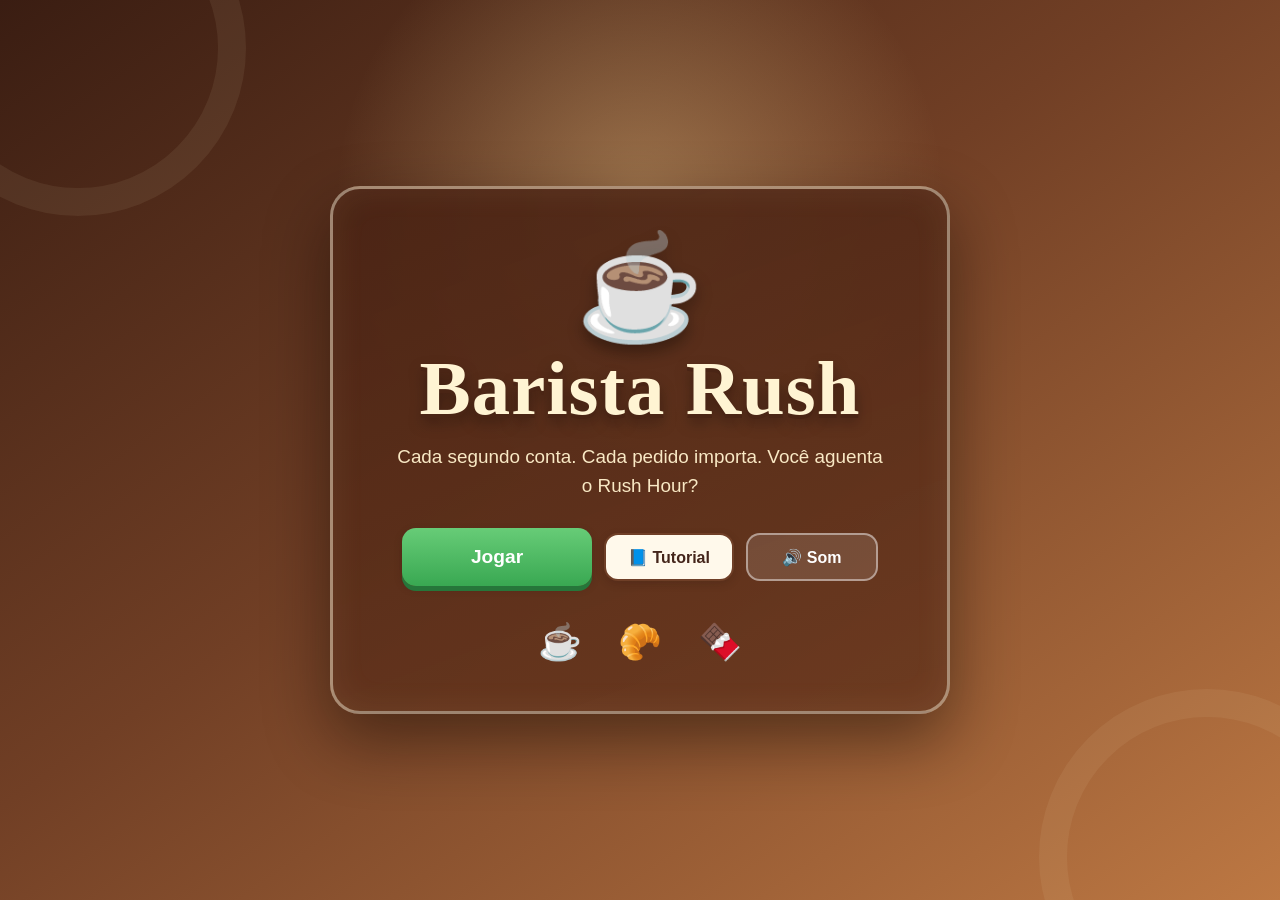
==== commit cce4f54a: "Modificações de correção" ====
--- a/index.html
+++ b/index.html
@@ -46,13 +46,34 @@
                 Você aguenta o Rush Hour?
             </p>
 
-            <button
-                class="primary-button splash-button"
-                id="startBtn"
-                type="button"
-            >
-                Jogar
-            </button>
+            <div class="splash-actions">
+
+                <button
+                    class="primary-button splash-button"
+                    id="startBtn"
+                    type="button"
+                >
+                    Jogar
+                </button>
+
+                <a
+                    class="secondary-button tutorial-button"
+                    href="tutorial.html"
+                >
+                    📘 Tutorial
+                </a>
+
+                <button
+                    class="sound-toggle-button splash-sound-button"
+                    type="button"
+                    data-sound-toggle
+                    aria-label="Silenciar sons do jogo"
+                    aria-pressed="false"
+                >
+                    🔊 Som
+                </button>
+
+            </div>
 
             <div
                 class="splash-decorations"
@@ -156,6 +177,16 @@
                         02:00
                     </strong>
                 </div>
+
+                <button
+                    class="hud-button sound-toggle-button"
+                    type="button"
+                    data-sound-toggle
+                    aria-label="Silenciar sons do jogo"
+                    aria-pressed="false"
+                >
+                    🔊 Som
+                </button>
 
                 <button
                     class="hud-button"
@@ -851,6 +882,35 @@
                             <span class="ingredient-lock">🔒 3</span>
                         </button>
 
+
+                        <button
+                            class="ingredient-button is-locked"
+                            type="button"
+                            data-ingredient="caramelo"
+                            data-unlock-level="4"
+                            aria-label="Caramelo bloqueado até o nível 4"
+                            title="Caramelo"
+                            disabled
+                        >
+                            <span class="ingredient-icon">🍯</span>
+                            <span class="ingredient-name">Caramelo</span>
+                            <span class="ingredient-lock">🔒 4</span>
+                        </button>
+
+                        <button
+                            class="ingredient-button is-locked"
+                            type="button"
+                            data-ingredient="baunilha"
+                            data-unlock-level="4"
+                            aria-label="Baunilha bloqueada até o nível 4"
+                            title="Baunilha"
+                            disabled
+                        >
+                            <span class="ingredient-icon">🌼</span>
+                            <span class="ingredient-name">Baunilha</span>
+                            <span class="ingredient-lock">🔒 4</span>
+                        </button>
+
                     </div>
 
                 </div>
@@ -1030,7 +1090,7 @@
                         </p>
 
                         <span class="shop-price">
-                            🪙 80
+                            🪙 500
                         </span>
 
                     </div>
@@ -1039,7 +1099,6 @@
                         class="buy-table-button"
                         type="button"
                         data-buy-table="4"
-                        data-price="80"
                     >
                         Comprar
                     </button>
@@ -1067,7 +1126,7 @@
                         </p>
 
                         <span class="shop-price">
-                            🪙 150
+                            🪙 1.500
                         </span>
 
                     </div>
@@ -1076,7 +1135,6 @@
                         class="buy-table-button"
                         type="button"
                         data-buy-table="5"
-                        data-price="150"
                         disabled
                     >
                         Compre a Mesa 4 primeiro
@@ -1105,7 +1163,7 @@
                         </p>
 
                         <span class="shop-price">
-                            🪙 250
+                            🪙 3.000
                         </span>
 
                     </div>
@@ -1114,7 +1172,6 @@
                         class="buy-table-button"
                         type="button"
                         data-buy-table="6"
-                        data-price="250"
                         disabled
                     >
                         Compre a Mesa 5 primeiro
@@ -1171,6 +1228,14 @@
                 </button>
 
                 <button
+                    class="secondary-button home-button"
+                    id="returnToMenuBtn"
+                    type="button"
+                >
+                    🏠 Voltar ao menu
+                </button>
+
+                <button
                     class="danger-button"
                     id="resetProgressBtn"
                     type="button"
--- a/css/style.css
+++ b/css/style.css
@@ -2733,4 +2733,819 @@
         animation-iteration-count: 1 !important;
         transition-duration: 0.01ms !important;
     }
-}+}
+/* =========================================================
+   MELHORIAS — TELA INICIAL, SOM E LAYOUT SEM ROLAGEM
+========================================================= */
+
+/* Links que utilizam a aparência dos botões */
+a.secondary-button,
+a.primary-button {
+    display: inline-flex;
+    justify-content: center;
+    align-items: center;
+    text-decoration: none;
+}
+
+.splash-actions {
+    display: flex;
+    justify-content: center;
+    align-items: center;
+    flex-wrap: wrap;
+    gap: 12px;
+}
+
+.tutorial-button,
+.sound-toggle-button {
+    min-height: 48px;
+    padding: 11px 22px;
+    border-radius: var(--border-radius-medium);
+    font-weight: 800;
+}
+
+.sound-toggle-button {
+    cursor: pointer;
+    user-select: none;
+    color: #ffffff;
+    background: rgba(255, 255, 255, 0.12);
+    border: 2px solid rgba(255, 255, 255, 0.45);
+    transition:
+        transform 0.18s ease,
+        background-color 0.18s ease,
+        color 0.18s ease,
+        opacity 0.18s ease;
+}
+
+.sound-toggle-button:hover {
+    color: var(--coffee-dark);
+    background: #fff3d4;
+    transform: translateY(-2px);
+}
+
+.sound-toggle-button.is-muted,
+.sound-toggle-button[aria-pressed="true"] {
+    color: #fff1f1;
+    background: rgba(177, 55, 55, 0.72);
+    border-color: rgba(255, 213, 213, 0.78);
+}
+
+.splash-sound-button {
+    min-width: 132px;
+}
+
+.home-button {
+    border-color: var(--blue-dark);
+    color: var(--blue-dark);
+}
+
+.home-button:hover {
+    color: #ffffff;
+    background: var(--blue-dark);
+}
+
+/* =========================================================
+   JOGO EM UMA ÚNICA TELA — REFERÊNCIA 1366 x 768
+========================================================= */
+
+body:not(.tutorial-page) {
+    height: 100vh;
+    height: 100dvh;
+    overflow: hidden;
+}
+
+.game-app {
+    width: min(1480px, 100%);
+    height: 100vh;
+    height: 100dvh;
+    min-height: 0;
+
+    display: grid;
+    grid-template-rows: auto minmax(0, 1fr) auto;
+
+    overflow: hidden;
+}
+
+.hud {
+    min-height: 72px;
+    height: 72px;
+
+    grid-template-columns:
+        minmax(365px, 1.18fr)
+        minmax(235px, 0.8fr)
+        minmax(415px, 1.12fr);
+
+    gap: 12px;
+    padding: 7px 16px;
+}
+
+.hud-group {
+    gap: 6px;
+}
+
+.hud-item {
+    min-width: 70px;
+    min-height: 50px;
+    padding: 5px 9px;
+}
+
+.hud-item-score {
+    min-width: 94px;
+}
+
+.hud-item-coins {
+    min-width: 104px;
+}
+
+.hud-item strong {
+    font-size: 1.12rem;
+}
+
+.hud-actions {
+    gap: 7px;
+}
+
+.day-timer {
+    min-width: 96px;
+    min-height: 43px;
+    padding: 6px 10px;
+}
+
+.day-timer strong {
+    font-size: 1.08rem;
+}
+
+.hud-button {
+    min-height: 43px;
+    padding: 7px 11px;
+    white-space: nowrap;
+    font-size: 0.82rem;
+}
+
+.hud .sound-toggle-button {
+    min-height: 43px;
+    padding: 7px 11px;
+    border-radius: 10px;
+    font-size: 0.82rem;
+    white-space: nowrap;
+}
+
+.game-main {
+    min-height: 0;
+    overflow: hidden;
+    grid-template-columns: 190px minmax(0, 1fr);
+}
+
+.queue-panel {
+    min-height: 0;
+    overflow: hidden;
+
+    display: flex;
+    flex-direction: column;
+
+    padding: 10px 10px 9px;
+}
+
+.panel-title h2 {
+    font-size: 1.08rem;
+}
+
+.queue-description {
+    margin: 6px 0 8px;
+    font-size: 0.72rem;
+}
+
+.queue-list {
+    flex: 1;
+    min-height: 0;
+
+    display: grid;
+    grid-template-rows: repeat(3, minmax(0, 1fr));
+    gap: 7px;
+}
+
+.queue-slot {
+    min-height: 0;
+    height: auto;
+    border-width: 2px;
+}
+
+.queue-customer {
+    width: 53px;
+    max-height: 92px;
+}
+
+.queue-warning {
+    flex: 0 0 auto;
+    margin-top: 8px;
+    padding: 7px 8px;
+    font-size: 0.68rem;
+}
+
+.cafeteria {
+    min-height: 0;
+    height: 100%;
+    overflow: hidden;
+}
+
+.cafeteria-window {
+    flex: 0 0 45px;
+    height: 45px;
+    gap: 7px;
+    padding: 5px 12px;
+    border-bottom-width: 5px;
+}
+
+.window-panel {
+    border-width: 3px;
+}
+
+.window-panel::before {
+    width: 3px;
+}
+
+.window-panel::after {
+    height: 3px;
+}
+
+.cafeteria-floor {
+    flex: 1 1 auto;
+    min-height: 0;
+}
+
+.tables-grid {
+    height: 100%;
+    min-height: 0;
+
+    grid-template-columns: repeat(3, minmax(180px, 1fr));
+    grid-template-rows: repeat(2, minmax(0, 1fr));
+    gap: 10px 26px;
+
+    padding: 11px 28px 10px;
+}
+
+.table-slot {
+    min-height: 0;
+    border-radius: 16px;
+}
+
+.table-number {
+    top: 1px;
+    padding: 3px 8px;
+    font-size: 0.64rem;
+}
+
+.table-image {
+    width: min(118px, 66%);
+    max-height: 126px;
+}
+
+.seated-customer {
+    right: 10%;
+    bottom: 19px;
+    width: 58px;
+    max-height: 116px;
+}
+
+.table-slot:nth-child(2n) .seated-customer {
+    left: 9%;
+}
+
+.order-bubble {
+    top: -3px;
+    right: -5px;
+    width: 142px;
+    min-height: 74px;
+    padding: 7px 8px;
+    border-width: 2px;
+    border-radius: 11px;
+}
+
+.order-bubble::after {
+    bottom: -9px;
+    width: 14px;
+    height: 14px;
+    border-right-width: 2px;
+    border-bottom-width: 2px;
+}
+
+.order-recipe-name {
+    margin-bottom: 3px;
+    font-size: 0.72rem;
+}
+
+.order-ingredients {
+    min-height: 21px;
+    margin-bottom: 2px;
+    gap: 3px;
+}
+
+.order-ingredient-icon {
+    min-width: 21px;
+    height: 21px;
+    border-radius: 5px;
+    font-size: 0.82rem;
+}
+
+.order-time-hint {
+    font-size: 0.52rem;
+}
+
+.customer-patience {
+    right: 10%;
+    bottom: 0;
+    left: 10%;
+    gap: 5px;
+    padding: 3px 5px;
+    border-width: 1px;
+}
+
+.patience-track {
+    height: 7px;
+}
+
+.patience-value {
+    min-width: 28px;
+    font-size: 0.58rem;
+}
+
+.table-status {
+    bottom: 2px;
+    padding: 3px 8px;
+    font-size: 0.57rem;
+}
+
+.table-slot.is-occupied .table-status {
+    bottom: -5px;
+}
+
+.locked-table-placeholder {
+    inset: 19px 10px 11px;
+    padding: 8px;
+    border-width: 2px;
+    border-radius: 12px;
+}
+
+.locked-icon {
+    font-size: 1.15rem;
+}
+
+.locked-table-placeholder strong {
+    font-size: 0.68rem;
+}
+
+.locked-table-placeholder span:last-child {
+    font-size: 0.56rem;
+}
+
+.moving-customer {
+    width: 60px;
+    max-height: 112px;
+}
+
+.dirt-item {
+    width: 39px;
+    height: 35px;
+    font-size: 1.42rem;
+}
+
+.counter {
+    flex: 0 0 100px;
+    min-height: 100px;
+    height: 100px;
+
+    grid-template-columns: minmax(250px, 0.88fr) minmax(330px, 1.12fr);
+    gap: 15px;
+
+    padding: 8px 18px;
+    border-top-width: 6px;
+}
+
+.counter::after {
+    height: 14px;
+}
+
+.barista-area {
+    min-height: 78px;
+}
+
+.barista-image {
+    width: 78px;
+    max-height: 102px;
+}
+
+.barista-message {
+    margin-left: 90px;
+    padding: 8px 10px;
+    font-size: 0.7rem;
+}
+
+.selected-order-panel {
+    min-height: 63px;
+    padding: 8px 12px;
+}
+
+.selected-order-panel strong {
+    font-size: 0.87rem;
+}
+
+#selectedRecipeLabel {
+    font-size: 0.68rem;
+}
+
+.preparation-panel {
+    min-height: 0;
+    height: 166px;
+    padding: 7px 14px 9px;
+    border-top-width: 5px;
+}
+
+.preparation-header {
+    margin-bottom: 5px;
+}
+
+.preparation-header h2 {
+    font-size: 0.95rem;
+}
+
+.preparation-limit {
+    font-size: 0.68rem;
+}
+
+.preparation-content {
+    grid-template-columns:
+        minmax(640px, 1.5fr)
+        minmax(245px, 0.72fr)
+        minmax(145px, 0.38fr);
+
+    gap: 9px;
+}
+
+.ingredients-panel,
+.current-preparation,
+.preparation-actions {
+    padding: 7px;
+    border-radius: 10px;
+}
+
+.ingredients-panel,
+.current-preparation {
+    gap: 5px;
+}
+
+.ingredient-buttons {
+    grid-template-columns: repeat(8, minmax(55px, 1fr));
+    gap: 5px;
+}
+
+.ingredient-button {
+    min-height: 64px;
+    padding: 5px 3px;
+    gap: 2px;
+    border-radius: 9px;
+    box-shadow:
+        0 3px 0 #9d6534,
+        0 4px 6px rgba(17, 8, 4, 0.2);
+}
+
+.ingredient-icon {
+    font-size: 1.3rem;
+}
+
+.ingredient-name {
+    font-size: 0.57rem;
+}
+
+.ingredient-lock {
+    top: 2px;
+    right: 2px;
+    font-size: 0.48rem;
+}
+
+.current-preparation {
+    grid-template-columns: 48px 1fr;
+    column-gap: 6px;
+}
+
+.preparation-cup {
+    width: 45px;
+    height: 45px;
+    font-size: 1.7rem;
+}
+
+.selected-ingredients {
+    min-height: 47px;
+    padding: 5px;
+    gap: 4px;
+}
+
+.empty-preparation {
+    font-size: 0.62rem;
+}
+
+.selected-ingredient-chip {
+    min-width: 27px;
+    height: 27px;
+    border-radius: 7px;
+    font-size: 0.92rem;
+}
+
+.preparation-actions {
+    gap: 5px;
+}
+
+.action-button {
+    min-height: 31px;
+    padding: 5px 7px;
+    border-radius: 7px;
+    font-size: 0.67rem;
+}
+
+.serve-button {
+    min-height: 38px;
+    font-size: 0.78rem;
+}
+
+.toast-container {
+    top: 80px;
+}
+
+/* =========================================================
+   TELA DE TUTORIAL
+========================================================= */
+
+body.tutorial-page {
+    min-height: 100vh;
+    min-height: 100dvh;
+    overflow-x: hidden;
+    overflow-y: auto;
+    background:
+        radial-gradient(
+            circle at top,
+            #75482e 0%,
+            var(--coffee-darkest) 74%
+        );
+}
+
+.tutorial-shell {
+    width: min(1120px, calc(100% - 32px));
+    margin: 0 auto;
+    padding: 24px 0 38px;
+}
+
+.tutorial-header {
+    display: flex;
+    justify-content: space-between;
+    align-items: center;
+    gap: 18px;
+
+    margin-bottom: 20px;
+    padding: 18px 22px;
+
+    border: 3px solid rgba(255, 241, 209, 0.28);
+    border-radius: var(--border-radius-large);
+
+    color: #ffffff;
+    background: rgba(68, 37, 26, 0.94);
+    box-shadow: var(--shadow-large);
+}
+
+.tutorial-brand {
+    display: flex;
+    align-items: center;
+    gap: 14px;
+}
+
+.tutorial-brand-icon {
+    font-size: 3rem;
+}
+
+.tutorial-brand h1 {
+    margin-bottom: 3px;
+    color: #fff3cf;
+    font-family: Georgia, "Times New Roman", serif;
+    font-size: clamp(1.8rem, 4vw, 3rem);
+}
+
+.tutorial-brand p {
+    color: #ead7b5;
+    font-size: 0.9rem;
+}
+
+.tutorial-back-button {
+    flex-shrink: 0;
+}
+
+.tutorial-introduction,
+.tutorial-final-tip {
+    margin-bottom: 18px;
+    padding: 20px 22px;
+
+    border: 3px solid rgba(94, 51, 28, 0.24);
+    border-radius: var(--border-radius-large);
+
+    background: var(--panel-background);
+    box-shadow: var(--shadow-medium);
+}
+
+.tutorial-introduction h2,
+.tutorial-final-tip h2 {
+    margin-bottom: 8px;
+    color: var(--coffee-dark);
+}
+
+.tutorial-introduction p,
+.tutorial-final-tip p {
+    color: var(--text-medium);
+    line-height: 1.6;
+}
+
+.tutorial-grid {
+    display: grid;
+    grid-template-columns: repeat(2, minmax(0, 1fr));
+    gap: 16px;
+    margin-bottom: 18px;
+}
+
+.tutorial-card {
+    display: grid;
+    grid-template-columns: 58px minmax(0, 1fr);
+    align-items: start;
+    gap: 14px;
+
+    padding: 18px;
+
+    border: 3px solid rgba(96, 51, 27, 0.2);
+    border-radius: var(--border-radius-large);
+
+    background: var(--panel-background);
+    box-shadow: var(--shadow-medium);
+}
+
+.tutorial-card-icon {
+    width: 56px;
+    height: 56px;
+
+    display: flex;
+    justify-content: center;
+    align-items: center;
+
+    border-radius: 16px;
+    background: var(--cream-dark);
+    font-size: 1.8rem;
+}
+
+.tutorial-card h2 {
+    margin-bottom: 6px;
+    color: var(--coffee-dark);
+    font-size: 1.05rem;
+}
+
+.tutorial-card p {
+    color: var(--text-medium);
+    font-size: 0.86rem;
+    line-height: 1.5;
+}
+
+.tutorial-card strong {
+    color: var(--coffee-dark);
+}
+
+.tutorial-steps {
+    margin-top: 8px;
+    padding-left: 20px;
+    color: var(--text-medium);
+    font-size: 0.82rem;
+    line-height: 1.55;
+}
+
+.tutorial-legend {
+    display: flex;
+    flex-wrap: wrap;
+    gap: 8px;
+    margin-top: 10px;
+}
+
+.tutorial-legend span {
+    padding: 5px 9px;
+    border-radius: 999px;
+    color: var(--coffee-dark);
+    background: var(--cream-dark);
+    font-size: 0.72rem;
+    font-weight: 800;
+}
+
+.tutorial-footer-actions {
+    display: flex;
+    justify-content: center;
+    gap: 12px;
+    flex-wrap: wrap;
+}
+
+/* =========================================================
+   AJUSTES PARA NOTEBOOKS COM ALTURA MENOR
+========================================================= */
+
+@media (max-height: 720px) and (min-width: 1100px) {
+    .hud {
+        min-height: 64px;
+        height: 64px;
+        padding-top: 5px;
+        padding-bottom: 5px;
+    }
+
+    .hud-item {
+        min-height: 44px;
+    }
+
+    .cafeteria-window {
+        flex-basis: 38px;
+        height: 38px;
+    }
+
+    .counter {
+        flex-basis: 90px;
+        min-height: 90px;
+        height: 90px;
+    }
+
+    .barista-image {
+        width: 68px;
+        max-height: 88px;
+    }
+
+    .barista-message {
+        margin-left: 78px;
+    }
+
+    .preparation-panel {
+        height: 150px;
+        padding-top: 5px;
+        padding-bottom: 6px;
+    }
+
+    .ingredient-button {
+        min-height: 55px;
+    }
+
+    .ingredient-icon {
+        font-size: 1.12rem;
+    }
+
+    .selected-ingredient-chip {
+        min-width: 24px;
+        height: 24px;
+    }
+}
+
+/* =========================================================
+   RESPONSIVIDADE COMPLEMENTAR
+========================================================= */
+
+@media (max-width: 1220px) {
+    body:not(.tutorial-page) {
+        overflow: auto;
+    }
+
+    .game-app {
+        width: 100%;
+        min-width: 1000px;
+        height: auto;
+        min-height: 100vh;
+    }
+
+    .hud {
+        height: auto;
+        min-height: 112px;
+    }
+
+    .game-main {
+        min-height: 520px;
+    }
+
+    .preparation-panel {
+        height: auto;
+        min-height: 170px;
+    }
+}
+
+@media (max-width: 760px) {
+    .tutorial-header {
+        align-items: flex-start;
+        flex-direction: column;
+    }
+
+    .tutorial-grid {
+        grid-template-columns: 1fr;
+    }
+
+    .tutorial-card {
+        grid-template-columns: 48px minmax(0, 1fr);
+        padding: 15px;
+    }
+
+    .tutorial-card-icon {
+        width: 46px;
+        height: 46px;
+        font-size: 1.45rem;
+    }
+}
